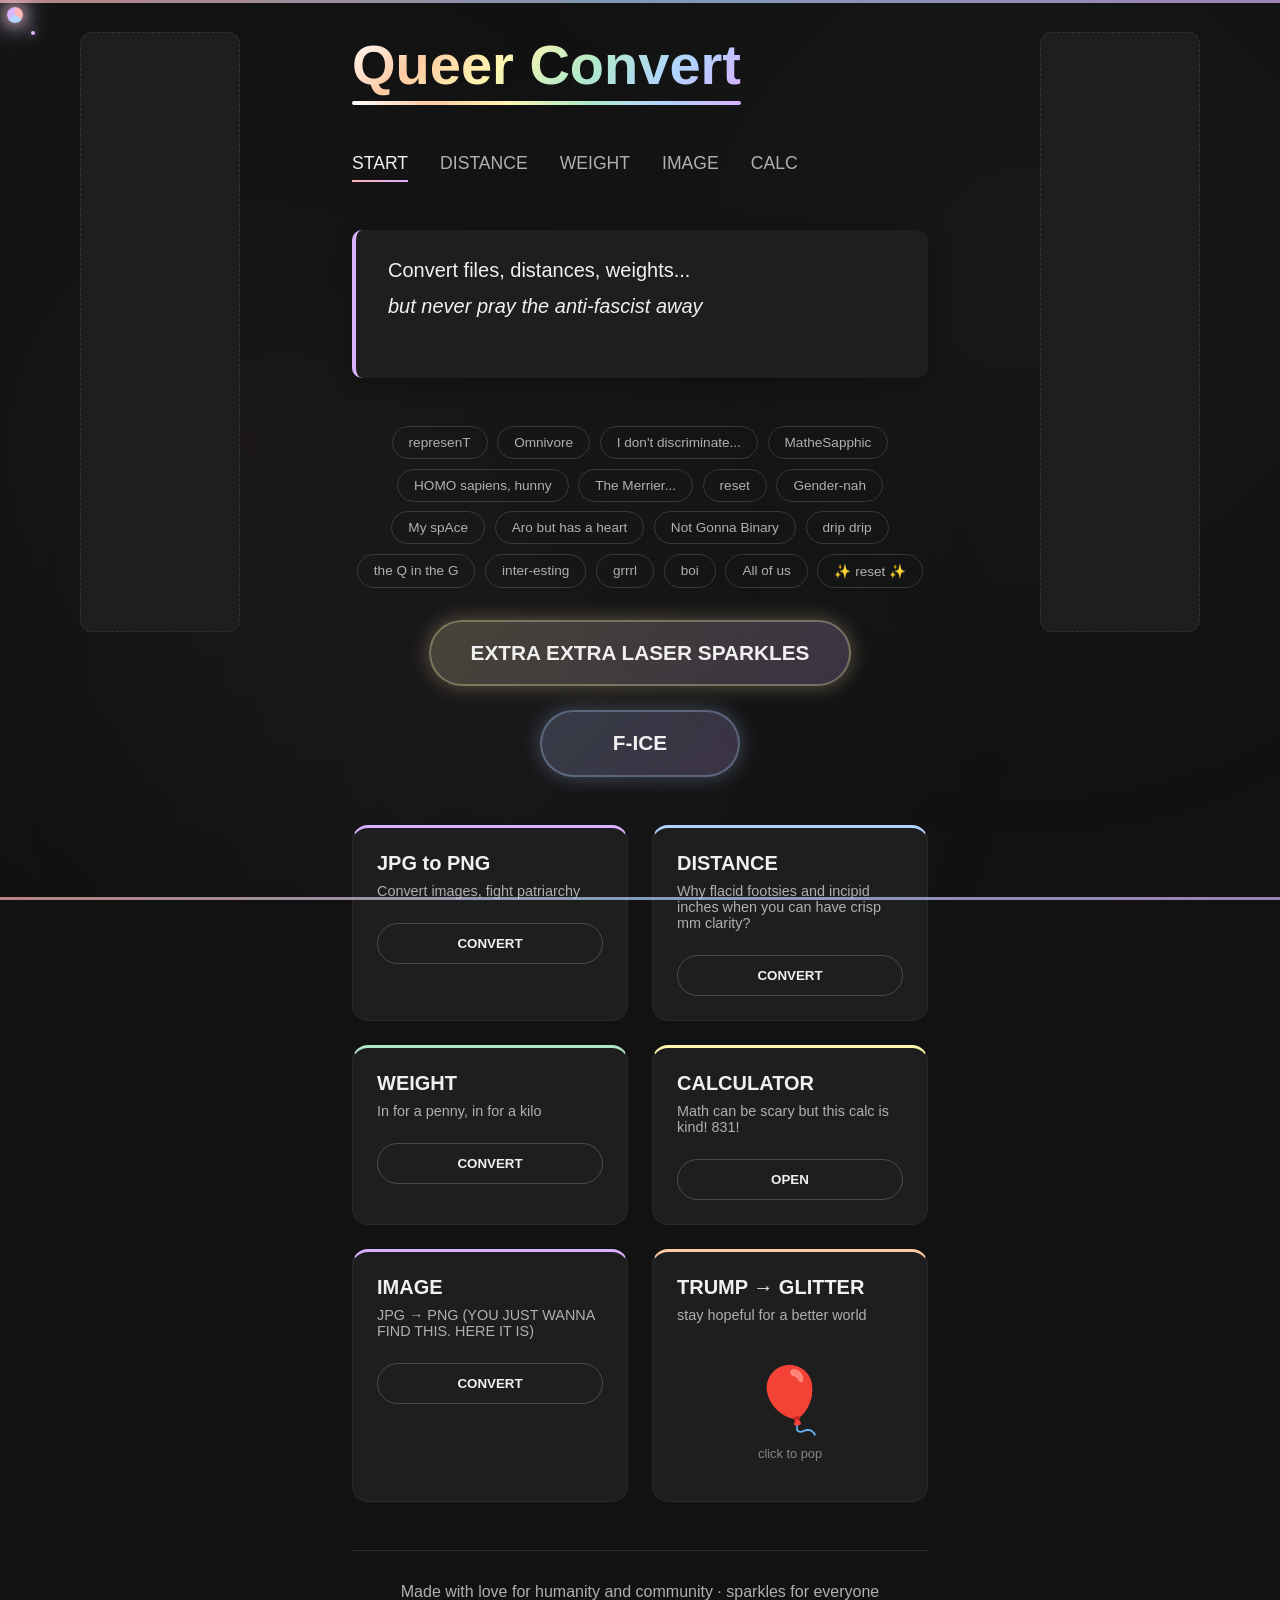
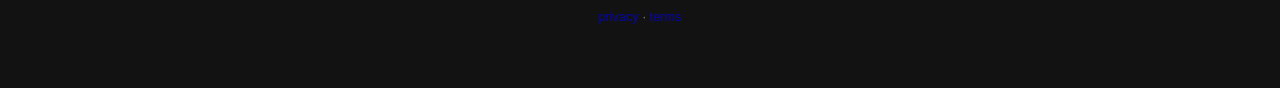
==== index.html @ 29dbb532 "Update index.html" ====
<!DOCTYPE html>
<html lang="en">
<head>
    <meta charset="UTF-8">
    <meta name="viewport" content="width=device-width, initial-scale=1.0">
    <title>Queer Convert · tools with pride</title>
    
    <!-- Meta tags -->
    <meta name="description" content="Convert files, distances, weights... but never convert yourself. A queer-centered toolbox with sparkles & pride.">
    <meta name="theme-color" content="#121212">
    
    <!-- Social meta -->
    <meta property="og:title" content="Queer Convert - tools with pride">
    <meta property="og:description" content="Convert files, distances, weights... but never convert yourself. A queer-centered toolbox.">
    <meta property="og:type" content="website">
    <meta property="og:url" content="https://trinka.space/queer-convert/">
    
    <!-- Google AdSense -->
    <script async src="https://pagead2.googlesyndication.com/pagead/js/adsbygoogle.js?client=ca-pub-9636510656133349"
            crossorigin="anonymous"></script>
    
    <!-- CSS -->
    <link rel="stylesheet" href="css/main.css">
    
    <!-- Extra styles for refined theme buttons -->
    <style>
        /* Theme Buttons Section */
        .theme-buttons {
            display: flex;
            flex-wrap: wrap;
            gap: 0.6rem;
            justify-content: center;
            margin: 1.5rem 0 2rem;
        }
        
        .theme-btn {
            background: transparent;
            border: 1px solid rgba(255,255,255,0.15);
            color: var(--text-secondary);
            padding: 0.5rem 1rem;
            border-radius: 20px;
            font-size: 0.85rem;
            font-weight: 400;
            cursor: none;
            transition: all 0.2s ease;
        }
        
        .theme-btn:hover {
            color: var(--text-primary);
            border-color: rgba(255,255,255,0.3);
        }
        
        .theme-btn.active {
            border-width: 2px;
            font-weight: 500;
            color: var(--text-primary);
        }
        
        /* Theme-specific header colors - ONLY the header band changes */
        body.theme-trans .site-header {
            background: linear-gradient(135deg, #5bcffb22, #f5a9b822);
            border-bottom: 2px solid #5bcffb;
        }
        
        body.theme-bi .site-header {
            background: linear-gradient(135deg, #d6027022, #0038a822);
            border-bottom: 2px solid #d60270;
        }
        
        body.theme-pan .site-header {
            background: linear-gradient(135deg, #ff218c22, #21b1ff22);
            border-bottom: 2px solid #ff218c;
        }
        
        body.theme-lesbian .site-header {
            background: linear-gradient(135deg, #d52d0022, #a3026222);
            border-bottom: 2px solid #d52d00;
        }
        
        body.theme-gay .site-header {
            background: linear-gradient(135deg, #078d7022, #5049cc22);
            border-bottom: 2px solid #078d70;
        }
        
        body.theme-poly .site-header {
            background: linear-gradient(135deg, #15164722, #e8282022);
            border-bottom: 2px solid #151647;
        }
        
        /* Active theme button gets matching color */
        body.theme-trans .theme-btn[data-theme="trans"].active {
            border-color: #5bcffb;
        }
        body.theme-bi .theme-btn[data-theme="bi"].active {
            border-color: #d60270;
        }
        body.theme-pan .theme-btn[data-theme="pan"].active {
            border-color: #ff218c;
        }
        body.theme-lesbian .theme-btn[data-theme="lesbian"].active {
            border-color: #d52d00;
        }
        body.theme-gay .theme-btn[data-theme="gay"].active {
            border-color: #078d70;
        }
        body.theme-poly .theme-btn[data-theme="poly"].active {
            border-color: #151647;
        }
        
        /* Reset button */
        .theme-btn.reset.active {
            border-color: var(--text-secondary);
        }
        
        /* Fabulous Buttons Section */
        .fabulous-buttons {
            display: flex;
            gap: 1.5rem;
            justify-content: center;
            margin: 2rem 0 3rem;
            flex-wrap: wrap;
        }
        
        .sparkle-button {
            background: linear-gradient(135deg, 
                rgba(255, 243, 176, 0.2),
                rgba(217, 176, 255, 0.2));
            border: 2px solid rgba(255, 243, 176, 0.3);
            color: var(--text-primary);
            padding: 1.2rem 2.5rem;
            border-radius: 50px;
            font-size: 1.3rem;
            font-weight: 600;
            cursor: none;
            transition: all 0.3s ease;
            box-shadow: 0 0 20px rgba(255, 243, 176, 0.3);
            animation: pulse-glow 2s infinite alternate;
            min-width: 200px;
        }
        
        .ice-button {
            background: linear-gradient(135deg, 
                rgba(176, 212, 255, 0.2),
                rgba(217, 176, 255, 0.2));
            border: 2px solid rgba(176, 212, 255, 0.3);
            color: var(--text-primary);
            padding: 1.2rem 2.5rem;
            border-radius: 50px;
            font-size: 1.3rem;
            font-weight: 600;
            cursor: none;
            transition: all 0.3s ease;
            box-shadow: 0 0 20px rgba(176, 212, 255, 0.3);
            animation: pulse-glow-ice 2s infinite alternate;
            min-width: 200px;
        }
        
        @keyframes pulse-glow {
            0% { box-shadow: 0 0 20px rgba(255, 243, 176, 0.3); }
            100% { box-shadow: 0 0 40px rgba(217, 176, 255, 0.6); }
        }
        
        @keyframes pulse-glow-ice {
            0% { box-shadow: 0 0 20px rgba(176, 212, 255, 0.3); }
            100% { box-shadow: 0 0 40px rgba(217, 176, 255, 0.6); }
        }
    </style>
</head>
    <!-- Theme ribbons -->
<div class="theme-ribbon ribbon-top"></div>
<div class="theme-ribbon ribbon-bottom"></div>
<body>
    <!-- Left Ad Column - CLEAN, NO EMOJI -->
    <div class="ad-column left">
        <div class="ad-placeholder" data-ad="left">
            <!-- AdSense will go here -->
        </div>
    </div>

    <!-- Main Content -->
    <main class="main-content">
        <!-- Header band - this changes color with themes -->
        <header class="site-header">
            <div class="logo-area">
                <h1 class="site-title">Queer Convert</h1>
                <div class="rainbow-bar"></div>
            </div>
            
            <!-- Navigation -->
            <nav class="main-nav">
                <a href="index.html" class="nav-link active">START</a>
                <a href="pages/distance.html" class="nav-link">DISTANCE</a>
                <a href="pages/weight.html" class="nav-link">WEIGHT</a>
                <a href="pages/image.html" class="nav-link">IMAGE</a>
                <a href="pages/calculator.html" class="nav-link">CALC</a>
            </nav>
        </header>

        <!-- Slogan -->
        <div class="slogan-container">
            <p class="slogan">
                Convert files, distances, weights...
                <span class="slogan-break">but never pray the anti-fascist away</span>
                <span class="slogan-highlight"></span>
            </p>
        </div>

        <!-- THEME BUTTONS - your fabulous names -->
        <!-- THEME BUTTONS - alla identiteter! -->
        <div class="theme-buttons">
            <button class="theme-btn" onclick="setTheme('trans')" data-theme="trans">represenT</button>
            <button class="theme-btn" onclick="setTheme('bi')" data-theme="bi">Omnivore</button>
            <button class="theme-btn" onclick="setTheme('pan')" data-theme="pan">I don't discriminate...</button>
            <button class="theme-btn" onclick="setTheme('lesbian')" data-theme="lesbian">MatheSapphic</button>
            <button class="theme-btn" onclick="setTheme('gay')" data-theme="gay">HOMO sapiens, hunny</button>
            <button class="theme-btn" onclick="setTheme('poly')" data-theme="poly">The Merrier...</button>
            <button class="theme-btn reset" onclick="resetTheme()" data-theme="reset">reset</button>
            <button class="theme-btn" onclick="setTheme('agender')" data-theme="agender">Gender-nah</button>
            <button class="theme-btn" onclick="setTheme('asexual')" data-theme="asexual">My spAce</button>
            <button class="theme-btn" onclick="setTheme('aromantic')" data-theme="aromantic">Aro but has a heart</button>
            <button class="theme-btn" onclick="setTheme('nonbinary')" data-theme="nonbinary">Not Gonna Binary</button>
            <button class="theme-btn" onclick="setTheme('genderfluid')" data-theme="genderfluid">drip drip</button>
            <button class="theme-btn" onclick="setTheme('genderqueer')" data-theme="genderqueer">the Q in the G</button>
            <button class="theme-btn" onclick="setTheme('intersex')" data-theme="intersex">inter-esting</button>
            <button class="theme-btn" onclick="setTheme('demigirl')" data-theme="demigirl">grrrl</button>
            <button class="theme-btn" onclick="setTheme('demiboy')" data-theme="demiboy">boi</button>
            <button class="theme-btn" onclick="setTheme('queer')" data-theme="queer">All of us</button>
            <button class="theme-btn reset" onclick="resetTheme()" data-theme="reset">✨ reset ✨</button>
        </div>

        <!-- FABULOUS BUTTONS SECTION -->
        <div class="fabulous-buttons">
            <button class="sparkle-button" id="extraSparklesBtn" onclick="triggerLaserRainbow()">
                EXTRA EXTRA LASER SPARKLES
            </button>
            <button class="ice-button" id="iceButton" onclick="triggerIceMode()">
                F-ICE
            </button>
        </div>

        <!-- Tools Grid -->
        <div class="tools-grid">
            <!-- JPG to PNG -->
            <div class="tool-card" data-tool="image">
                <h2 class="tool-title">JPG to PNG</h2>
                <p class="tool-desc">Convert images, fight patriarchy</p>
                <button class="tool-button" onclick="window.location.href='pages/image.html'">
                    CONVERT
                </button>
            </div>

            <!-- Distance -->
            <div class="tool-card" data-tool="distance">
                <h2 class="tool-title">DISTANCE</h2>
                <p class="tool-desc">Why flacid footsies and incipid inches when you can have crisp mm clarity?</p>
                <button class="tool-button" onclick="window.location.href='pages/distance.html'">
                    CONVERT
                </button>
            </div>

            <!-- Weight -->
            <div class="tool-card" data-tool="weight">
                <h2 class="tool-title">WEIGHT</h2>
                <p class="tool-desc">In for a penny, in for a kilo</p>
                <button class="tool-button" onclick="window.location.href='pages/weight.html'">
                    CONVERT
                </button>
            </div>

            <!-- Calculator -->
            <div class="tool-card" data-tool="calculator">
                <h2 class="tool-title">CALCULATOR</h2>
                <p class="tool-desc">Math can be scary but this calc is kind! 831!</p>
                <button class="tool-button" onclick="window.location.href='pages/calculator.html'">
                    OPEN
                </button>
            </div>

            <!-- Image Converter (duplicate? Let's keep one) -->
            <div class="tool-card" data-tool="image">
                <h2 class="tool-title">IMAGE</h2>
                <p class="tool-desc">JPG → PNG (YOU JUST WANNA FIND THIS. HERE IT IS) </p>
                <button class="tool-button" onclick="window.location.href='pages/image.html'">
                    CONVERT
                </button>
            </div>

            <!-- TRUMP to GLITTER -->
            <div class="tool-card trump-card" data-tool="fun">
                <h2 class="tool-title">TRUMP → GLITTER</h2>
                <p class="tool-desc">stay hopeful for a better world</p>
                
                <div class="balloon-container" id="trumpBalloon">
                    <div class="balloon">🎈</div>
                    <p class="balloon-hint">click to pop</p>
                </div>
            </div>
        </div>

        <!-- FOOTER -->
        <footer class="site-footer">
            <p>Made with love for humanity and community · sparkles for everyone</p>
            <p class="footer-small">
                <a href="privacy.html">privacy</a> · 
                <a href="terms.html">terms</a>
            </p>
        </footer>
    </main>

    <!-- Right Ad Column - CLEAN, NO EMOJI -->
    <div class="ad-column right">
        <div class="ad-placeholder" data-ad="right">
            <!-- AdSense will go here -->
        </div>
    </div>

    <!-- Scripts -->
    <script src="js/main.js"></script>
    <script src="js/confetti.js"></script>
    
    <script>
        // Preview calculator function
        function previewCalc(value) {
            const display = document.getElementById('preview-display');
            if (value === '=') {
                try {
                    display.innerText = eval(display.innerText);
                    if (window.triggerConfetti) {
                        window.triggerConfetti();
                    }
                } catch {
                    display.innerText = '🌈';
                    setTimeout(() => display.innerText = '0', 1000);
                }
            } else {
                if (display.innerText === '0' || display.innerText === '🌈') {
                    display.innerText = value;
                } else {
                    display.innerText += value;
                }
            }
        }

        // Balloon pop
        document.addEventListener('DOMContentLoaded', function() {
            const balloonContainer = document.getElementById('trumpBalloon');
            if (balloonContainer) {
                balloonContainer.addEventListener('click', function() {
                    const balloon = this.querySelector('.balloon');
                    balloon.style.transform = 'scale(1.6)';
                    balloon.style.opacity = '0';
                    
                    if (window.triggerConfetti) {
                        window.triggerConfetti('fabulous');
                    }
                    
                    setTimeout(() => {
                        balloon.style.transform = 'scale(1)';
                        balloon.style.opacity = '1';
                    }, 1000);
                });
            }
            
            // Load saved theme
            const savedTheme = localStorage.getItem('queerConvertTheme');
            if (savedTheme) {
                setTheme(savedTheme);
            }
            
            setTimeout(() => window.triggerConfetti('low'), 500);
        });

        // Theme switching - header only
        function setTheme(theme) {
            // Remove any existing theme class
            document.body.className = document.body.className.replace(/theme-\w+/g, '').trim();
            
            // Add new theme class
            document.body.classList.add('theme-' + theme);
            
            // Save to localStorage
            localStorage.setItem('queerConvertTheme', theme);
            
            // Update active button states
            document.querySelectorAll('.theme-btn').forEach(btn => {
                btn.classList.remove('active');
            });
            document.querySelector(`.theme-btn[data-theme="${theme}"]`).classList.add('active');
            
            window.triggerConfetti('low');
        }
        
        // Reset theme
        function resetTheme() {
            document.body.className = document.body.className.replace(/theme-\w+/g, '').trim();
            localStorage.removeItem('queerConvertTheme');
            
            document.querySelectorAll('.theme-btn').forEach(btn => {
                btn.classList.remove('active');
            });
            
            window.triggerConfetti('low');
        }

        // Make functions globally available
        window.previewCalc = previewCalc;
        window.setTheme = setTheme;
        window.resetTheme = resetTheme;
    </script>
</body>
</html>
---- css/main.css ----
/* ===== RESET & BASE ===== */
* {
    margin: 0;
    padding: 0;
    box-sizing: border-box;
}

:root {
    /* Dark theme base */
    --bg-primary: #121212;
    --bg-secondary: #1E1E1E;
    --text-primary: #F0F0F0;
    --text-secondary: #B0B0B0;
    
    /* Pastel rainbow */
    --rainbow-red: #FFB3B3;
    --rainbow-white: #FFFFFF;
    --rainbow-orange: #FFC9A2;
    --rainbow-yellow: #FFF6B0;
    --rainbow-green: #B0E9CA;
    --rainbow-blue: #B0D4FF;
    --rainbow-purple: #D9B0FF;
    
    /* Tool-specific accents */
    --tool-image: var(--rainbow-purple);
    --tool-distance: var(--rainbow-blue);
    --tool-weight: var(--rainbow-green);
    --tool-calculator: var(--rainbow-yellow);
    --tool-fun: var(--rainbow-orange);
    
    /* Effects */
    --glitter-size: 4px;
    --transition-speed: 0.3s;
}

body {
    font-family: -apple-system, BlinkMacSystemFont, 'Segoe UI', Roboto, Oxygen, Ubuntu, sans-serif;
    background-color: var(--bg-primary);
    color: var(--text-primary);
    min-height: 100vh;
    display: flex;
    position: relative;
    overflow-x: hidden;
    cursor: none; /* Hide default cursor - we'll make our own! */
}

/* ===== THEME RIBBONS ===== */
.theme-ribbon {
    position: fixed;
    left: 0;
    width: 100%;
    height: 3px;
    background: linear-gradient(90deg, 
        var(--color-1, var(--rainbow-red)),
        var(--color-2, var(--rainbow-blue)),
        var(--color-3, var(--rainbow-purple)));
    z-index: 100;
    pointer-events: none;
    opacity: 0.7;
    animation: ribbon-wave 3s infinite ease-in-out;
}

.ribbon-top {
    top: 0;
}

.ribbon-bottom {
    bottom: 0;
}

@keyframes ribbon-wave {
    0%, 100% { opacity: 0.5; transform: scaleY(1); }
    50% { opacity: 0.8; transform: scaleY(1.2); }
}

/* ===== FABULOUS THEMED CURSOR ===== */
/* (Detta ersätter båda tidigare cursor-sektionerna) */
.glitter-cursor {
    width: 30px;
    height: 30px;
    position: fixed;
    pointer-events: none;
    z-index: 9999;
    mix-blend-mode: screen;
    display: flex;
    align-items: center;
    justify-content: center;
}

.cursor-center {
    width: 16px;
    height: 16px;
    border-radius: 50%;
    background: conic-gradient(
        from 0deg,
        var(--color-1, var(--rainbow-red)) 0deg 120deg,
        var(--color-2, var(--rainbow-blue)) 120deg 240deg,
        var(--color-3, var(--rainbow-purple)) 240deg 360deg
    );
    animation: spin-cursor 3s linear infinite;
    box-shadow: 0 0 15px var(--color-1, var(--rainbow-red)),
                0 0 25px var(--color-2, var(--rainbow-blue)),
                0 0 35px var(--color-3, var(--rainbow-purple));
}

.glitter-cursor::before,
.glitter-cursor::after {
    content: '';
    position: absolute;
    width: 4px;
    height: 4px;
    border-radius: 50%;
    animation: sparkle 1.5s infinite;
}

.glitter-cursor::before {
    background: var(--color-1, var(--rainbow-red));
    box-shadow: 0 0 10px var(--color-1, var(--rainbow-red));
    left: -5px;
    top: -5px;
}

.glitter-cursor::after {
    background: var(--color-3, var(--rainbow-purple));
    box-shadow: 0 0 10px var(--color-3, var(--rainbow-purple));
    right: -5px;
    bottom: -5px;
    animation-delay: 0.5s;
}

/* Sparkle trail */
.cursor-sparkle {
    position: fixed;
    width: var(--glitter-size);
    height: var(--glitter-size);
    border-radius: 50%;
    pointer-events: none;
    z-index: 9998;
    animation: fadeSparkle 1s ease-out forwards;
    box-shadow: 0 0 10px currentColor;
}

@keyframes sparkle {
    0%, 100% { transform: scale(1); opacity: 1; }
    50% { transform: scale(1.5); opacity: 0.5; }
}

@keyframes fadeSparkle {
    0% { transform: scale(1); opacity: 1; }
    100% { transform: scale(0); opacity: 0; }
}

@keyframes spin-cursor {
    from { transform: rotate(0deg); }
    to { transform: rotate(360deg); }
}

/* ===== PARALLAX BACKGROUND ===== */
.parallax-layer {
    position: fixed;
    top: 0;
    left: 0;
    width: 100%;
    height: 100%;
    pointer-events: none;
    z-index: -1;
}

.layer-1 {
    background: radial-gradient(circle at 20% 50%, rgba(255, 179, 179, 0.03) 0%, transparent 50%);
    animation: parallax-drift 20s infinite alternate;
}

.layer-2 {
    background: radial-gradient(circle at 80% 30%, rgba(176, 212, 255, 0.03) 0%, transparent 50%);
    animation: parallax-drift 25s infinite alternate-reverse;
}

.layer-3 {
    background: radial-gradient(circle at 40% 80%, rgba(217, 176, 255, 0.03) 0%, transparent 50%);
    animation: parallax-drift 30s infinite alternate;
}

@keyframes parallax-drift {
    0% { transform: translate(0, 0) scale(1); }
    100% { transform: translate(-2%, -2%) scale(1.05); }
}

/* ===== AD COLUMNS ===== */
.ad-column {
    width: 25vw;
    min-height: 100vh;
    position: relative;
    z-index: 1;
}

.ad-placeholder {
    position: sticky;
    top: 2rem;
    margin: 2rem auto;
    width: 160px;
    height: 600px;
    background: var(--bg-secondary);
    border-radius: 12px;
    border: 1px dashed rgba(255, 255, 255, 0.1);
}

/* ===== MAIN CONTENT ===== */
.main-content {
    width: 50vw;
    min-height: 100vh;
    padding: 2rem;
    position: relative;
    z-index: 2;
}

/* ===== HEADER ===== */
.site-header {
    margin-bottom: 3rem;
}

.logo-area {
    position: relative;
    display: inline-block;
    margin-bottom: 1rem;
}

.site-title {
    font-size: 3.5rem;
    font-weight: 700;
    background: linear-gradient(135deg, 
        var(--rainbow-white),
        var(--rainbow-orange),
        var(--rainbow-yellow),
        var(--rainbow-green),
        var(--rainbow-blue),
        var(--rainbow-purple));
    -webkit-background-clip: text;
    -webkit-text-fill-color: transparent;
    background-clip: text;
    margin-bottom: 0.25rem;
}

.rainbow-bar {
    height: 4px;
    width: 100%;
    background: linear-gradient(90deg, 
        var(--rainbow-white),
        var(--rainbow-orange),
        var(--rainbow-yellow),
        var(--rainbow-green),
        var(--rainbow-blue),
        var(--rainbow-purple));
    border-radius: 20px;
    animation: shimmer 4s infinite;
}

@keyframes shimmer {
    0% { opacity: 0.7; }
    50% { opacity: 1; }
    100% { opacity: 0.7; }
}

/* ===== NAVIGATION ===== */
.main-nav {
    display: flex;
    gap: 2rem;
    margin-top: 1.5rem;
    flex-wrap: wrap;
}

.nav-link {
    color: var(--text-secondary);
    text-decoration: none;
    font-size: 1.1rem;
    font-weight: 500;
    padding: 0.5rem 0;
    position: relative;
    transition: color var(--transition-speed);
}

.nav-link::after {
    content: '';
    position: absolute;
    bottom: 0;
    left: 0;
    width: 0;
    height: 2px;
    background: linear-gradient(90deg, 
        var(--rainbow-red),
        var(--rainbow-purple));
    transition: width var(--transition-speed);
}

.nav-link:hover,
.nav-link.active {
    color: var(--text-primary);
}

.nav-link:hover::after,
.nav-link.active::after {
    width: 100%;
}

/* ===== SLOGAN ===== */
.slogan-container {
    background: var(--bg-secondary);
    border-radius: 10px;
    padding: 1.5rem 2rem;
    margin-bottom: 3rem;
    border-left: 4px solid var(--rainbow-purple);
    box-shadow: 0 4px 20px rgba(0, 3, 0, 0.3);
}

.slogan {
    font-size: 1.25rem;
    line-height: 1.6;
    color: var(--text-primary);
}

.slogan-break {
    display: block;
    font-style: italic;
    margin-top: 0.25rem;
}

.slogan-highlight {
    display: inline-block;
    margin-left: 0.5rem;
    animation: wave 2s infinite;
}

@keyframes wave {
    0%, 100% { transform: rotate(0deg); }
    25% { transform: rotate(10deg); }
    75% { transform: rotate(-10deg); }
}

/* ===== TOOLS GRID ===== */
.tools-grid {
    display: grid;
    grid-template-columns: repeat(2, 1fr);
    gap: 1.5rem;
    margin-bottom: 3rem;
}

.tool-card {
    background: var(--bg-secondary);
    border-radius: 16px;
    padding: 1.5rem;
    transition: transform var(--transition-speed), box-shadow var(--transition-speed);
    position: relative;
    overflow: hidden;
    border: 1px solid rgba(255, 255, 255, 0.05);
}

.tool-card[data-tool="image"] {
    border-top: 3px solid var(--tool-image);
}
.tool-card[data-tool="distance"] {
    border-top: 3px solid var(--tool-distance);
}
.tool-card[data-tool="weight"] {
    border-top: 3px solid var(--tool-weight);
}
.tool-card[data-tool="calculator"] {
    border-top: 3px solid var(--tool-calculator);
}
.trump-card {
    border-top: 3px solid var(--tool-fun);
}

.tool-card:hover {
    transform: translateY(-4px);
    box-shadow: 0 8px 30px rgba(0, 0, 0, 0.4);
}

.tool-card::before {
    content: '';
    position: absolute;
    top: -50%;
    left: -50%;
    width: 200%;
    height: 200%;
    background: radial-gradient(circle, rgba(255,255,255,0.05) 0%, transparent 70%);
    opacity: 0;
    transition: opacity var(--transition-speed);
    pointer-events: none;
}

.tool-card:hover::before {
    opacity: 1;
}

.tool-icon {
    font-size: 2.5rem;
    margin-bottom: 1rem;
}

.tool-title {
    font-size: 1.25rem;
    margin-bottom: 0.5rem;
    color: var(--text-primary);
}

.tool-desc {
    color: var(--text-secondary);
    font-size: 0.9rem;
    margin-bottom: 1.5rem;
}

.tool-button {
    background: transparent;
    color: var(--text-primary);
    border: 1px solid rgba(255, 255, 255, 0.2);
    padding: 0.75rem 1.5rem;
    border-radius: 25px;
    font-weight: 600;
    cursor: none;
    transition: all var(--transition-speed);
    width: 100%;
}

.tool-button:hover {
    background: rgba(255, 255, 255, 0.1);
    border-color: var(--rainbow-purple);
    transform: scale(1.02);
}

.calculator-card {
    grid-column: span 2;
}

.calculator-preview {
    background: var(--bg-primary);
    border-radius: 12px;
    padding: 1rem;
    margin-bottom: 1rem;
}

.calc-display {
    background: var(--bg-secondary);
    padding: 1rem;
    border-radius: 8px;
    text-align: right;
    font-size: 1.5rem;
    font-family: monospace;
    margin-bottom: 1rem;
    border: 1px solid rgba(255,255,255,0.1);
}

.calc-buttons {
    display: grid;
    grid-template-columns: repeat(4, 1fr);
    gap: 0.5rem;
}

.calc-btn {
    background: var(--bg-secondary);
    border: none;
    color: var(--text-primary);
    padding: 0.75rem;
    border-radius: 8px;
    font-size: 1.1rem;
    cursor: none;
    transition: all var(--transition-speed);
    border: 1px solid rgba(255,255,255,0.05);
}

.calc-btn:hover {
    background: rgba(255,255,255,0.1);
    transform: scale(1.05);
}

.calc-operator {
    color: var(--rainbow-blue);
    font-weight: bold;
}

.calc-equals {
    background: var(--rainbow-purple);
    color: var(--bg-primary);
    font-weight: bold;
}

.balloon-container {
    display: flex;
    flex-direction: column;
    align-items: center;
    justify-content: center;
    padding: 1rem;
    cursor: none;
    transition: all var(--transition-speed);
}

.balloon {
    font-size: 4rem;
    transition: all 0.5s cubic-bezier(0.68, -0.55, 0.265, 1.55);
    cursor: none;
}

.balloon:hover {
    transform: scale(1.1) rotate(5deg);
}

.balloon-hint {
    color: var(--text-secondary);
    font-size: 0.8rem;
    margin-top: 0.5rem;
    opacity: 0.7;
}

/* ===== FOOTER ===== */
.site-footer {
    text-align: center;
    padding: 2rem 0;
    color: var(--text-secondary);
    border-top: 1px solid rgba(255, 255, 255, 0.1);
    margin-top: 2rem;
}

.footer-small {
    font-size: 0.8rem;
    margin-top: 0.5rem;
    opacity: 0.7;
}

.footer-small a {
    text-decoration: none;
    transition: opacity var(--transition-speed);
}

.footer-small a:hover {
    opacity: 1;
    text-decoration: underline;
}

/* ===== RESPONSIVE ===== */
@media (max-width: 1200px) {
    .ad-column {
        width: 160px;
    }
    .main-content {
        width: calc(100% - 320px);
    }
}

@media (max-width: 900px) {
    body {
        flex-direction: column;
    }
    
    .ad-column {
        width: 100%;
        min-height: auto;
        height: 160px;
    }
    
    .ad-placeholder {
        position: relative;
        top: 0;
        margin: 1rem auto;
        height: 120px;
    }
    
    .main-content {
        width: 100%;
    }
    
    .tools-grid {
        grid-template-columns: 1fr;
    }
    
    .calculator-card {
        grid-column: span 1;
    }
}

/* ===== UTILITY CLASSES ===== */
.full-width {
    width: 100%;
}

/* ===== FABULOUS BUTTONS ===== */
.fabulous-buttons {
    display: flex;
    gap: 1.5rem;
    justify-content: center;
    margin: 2rem 0 3rem;
    flex-wrap: wrap;
}

.sparkle-button {
    background: linear-gradient(135deg, 
        rgba(255, 243, 176, 0.2),
        rgba(217, 176, 255, 0.2));
    border: 2px solid rgba(255, 243, 176, 0.3);
    color: var(--text-primary);
    padding: 1.2rem 2.5rem;
    border-radius: 50px;
    font-size: 1.3rem;
    font-weight: 600;
    cursor: none;
    transition: all 0.3s ease;
    position: relative;
    overflow: hidden;
    box-shadow: 0 0 20px rgba(255, 243, 176, 0.3);
    animation: pulse-glow 2s infinite alternate;
    min-width: 200px;
}

.sparkle-button::before {
    content: '';
    position: absolute;
    top: -50%;
    left: -50%;
    width: 200%;
    height: 200%;
    background: radial-gradient(circle, rgba(255,255,255,0.3) 0%, transparent 70%);
    opacity: 0;
    transition: opacity 0.3s;
    pointer-events: none;
}

.sparkle-button:hover {
    transform: scale(1.05) translateY(-2px);
    box-shadow: 0 0 40px rgba(255, 243, 176, 0.6);
}

.sparkle-button:hover::before {
    opacity: 1;
}

.sparkle-button:active {
    transform: scale(0.95);
}

.ice-button {
    background: linear-gradient(135deg, 
        rgba(176, 212, 255, 0.2),
        rgba(217, 176, 255, 0.2));
    border: 2px solid rgba(176, 212, 255, 0.3);
    color: var(--text-primary);
    padding: 1.2rem 2.5rem;
    border-radius: 50px;
    font-size: 1.3rem;
    font-weight: 600;
    cursor: none;
    transition: all 0.3s ease;
    position: relative;
    overflow: hidden;
    box-shadow: 0 0 20px rgba(176, 212, 255, 0.3);
    animation: pulse-glow-ice 2s infinite alternate;
    min-width: 200px;
}

.ice-button::before {
    content: '';
    position: absolute;
    top: -50%;
    left: -50%;
    width: 200%;
    height: 200%;
    background: radial-gradient(circle, rgba(176, 212, 255, 0.3) 0%, transparent 70%);
    opacity: 0;
    transition: opacity 0.3s;
    pointer-events: none;
}

.ice-button:hover {
    transform: scale(1.05) translateY(-2px);
    box-shadow: 0 0 40px rgba(176, 212, 255, 0.6);
}

.ice-button:hover::before {
    opacity: 1;
}

.ice-button:active {
    transform: scale(0.95);
}

@keyframes pulse-glow {
    0% { box-shadow: 0 0 20px rgba(255, 243, 176, 0.3); }
    100% { box-shadow: 0 0 40px rgba(217, 176, 255, 0.6); }
}

@keyframes pulse-glow-ice {
    0% { box-shadow: 0 0 20px rgba(176, 212, 255, 0.3); }
    100% { box-shadow: 0 0 40px rgba(217, 176, 255, 0.6); }
}

/* ===== DISCO MODE STYLES ===== */
body.disco-mode {
    animation: disco-bg 0.5s infinite alternate;
}

@keyframes disco-bg {
    0% { background: #121212; }
    25% { background: #1a0f1a; }
    50% { background: #0f1a1a; }
    75% { background: #1a1a0f; }
    100% { background: #121212; }
}

body.disco-mode .tool-card {
    animation: disco-card 1s infinite alternate;
}

@keyframes disco-card {
    0% { border-color: var(--rainbow-red); }
    20% { border-color: var(--rainbow-orange); }
    40% { border-color: var(--rainbow-yellow); }
    60% { border-color: var(--rainbow-green); }
    80% { border-color: var(--rainbow-blue); }
    100% { border-color: var(--rainbow-purple); }
}

body.disco-mode .site-title {
    animation: disco-text 0.5s infinite;
}

@keyframes disco-text {
    0% { opacity: 1; transform: scale(1); }
    50% { opacity: 0.8; transform: scale(1.02); }
    100% { opacity: 1; transform: scale(1); }
}

body.disco-mode .nav-link {
    animation: disco-nav 1s infinite;
}

@keyframes disco-nav {
    0% { color: var(--rainbow-red); }
    20% { color: var(--rainbow-orange); }
    40% { color: var(--rainbow-yellow); }
    60% { color: var(--rainbow-green); }
    80% { color: var(--rainbow-blue); }
    100% { color: var(--rainbow-purple); }
}

/* ===== EXTRA SPARKLES ANIMATION ===== */
.extra-sparkle {
    position: fixed;
    pointer-events: none;
    z-index: 10000;
    animation: float-sparkle 2s ease-out forwards;
    font-size: 1.5rem;
}

@keyframes float-sparkle {
    0% {
        transform: translateY(0) rotate(0deg);
        opacity: 1;
    }
    100% {
        transform: translateY(-100px) rotate(360deg);
        opacity: 0;
    }
}

body.disco-mode .extra-sparkle {
    font-size: 2rem;
    animation: float-sparkle 1.5s ease-out forwards;
}

/* ===== MOBIL-OPTIMERING ===== */
@media (max-width: 600px) {
    /* Göm tomma sektioner på mobil */
    .ad-placeholder {
        display: none;  /* Ta bort tomma ad-rutor på mobil */
    }
    
    /* Gör verktygskorten mer kompakta */
    .tool-card {
        padding: 1rem;
    }
    
    /* Minska storlek på swap-knappar */
    .swap-icon {
        font-size: 1.5rem;  /* Mindre på mobil */
    }
    
    /* Ta bort onödiga mellanrum */
    .quick-convert {
        gap: 0.25rem;
    }
    
    .quick-btn {
        padding: 0.25rem 0.5rem;
        font-size: 0.8rem;
    }
}
updateThemeColors() {
    const bodyClass = document.body.className;
    let colors = ['#FFB3B3', '#B0D4FF', '#D9B0FF']; // default rainbow
    
    if (bodyClass.includes('theme-trans')) {
        colors = ['#5bcffb', '#f5a9b8', '#ffffff'];
    } else if (bodyClass.includes('theme-bi')) {
        colors = ['#d60270', '#9b4f96', '#0038a8'];
    } else if (bodyClass.includes('theme-pan')) {
        colors = ['#ff218c', '#ffd800', '#21b1ff'];
    } else if (bodyClass.includes('theme-lesbian')) {
        colors = ['#d52d00', '#ff9a56', '#a30262'];
    } else if (bodyClass.includes('theme-gay')) {
        colors = ['#078d70', '#26ceaa', '#5049cc'];
    } else if (bodyClass.includes('theme-poly')) {
        colors = ['#151647', '#ffd159', '#e82820'];
    }
    
    // Uppdatera cursorn
    this.center.style.setProperty('--color-1', colors[0]);
    this.center.style.setProperty('--color-2', colors[1] || colors[0]);
    this.center.style.setProperty('--color-3', colors[2] || colors[0]);
    
    // Uppdatera ribbons (lägg till detta!)
    document.documentElement.style.setProperty('--color-1', colors[0]);
    document.documentElement.style.setProperty('--color-2', colors[1] || colors[0]);
    document.documentElement.style.setProperty('--color-3', colors[2] || colors[0]);
}
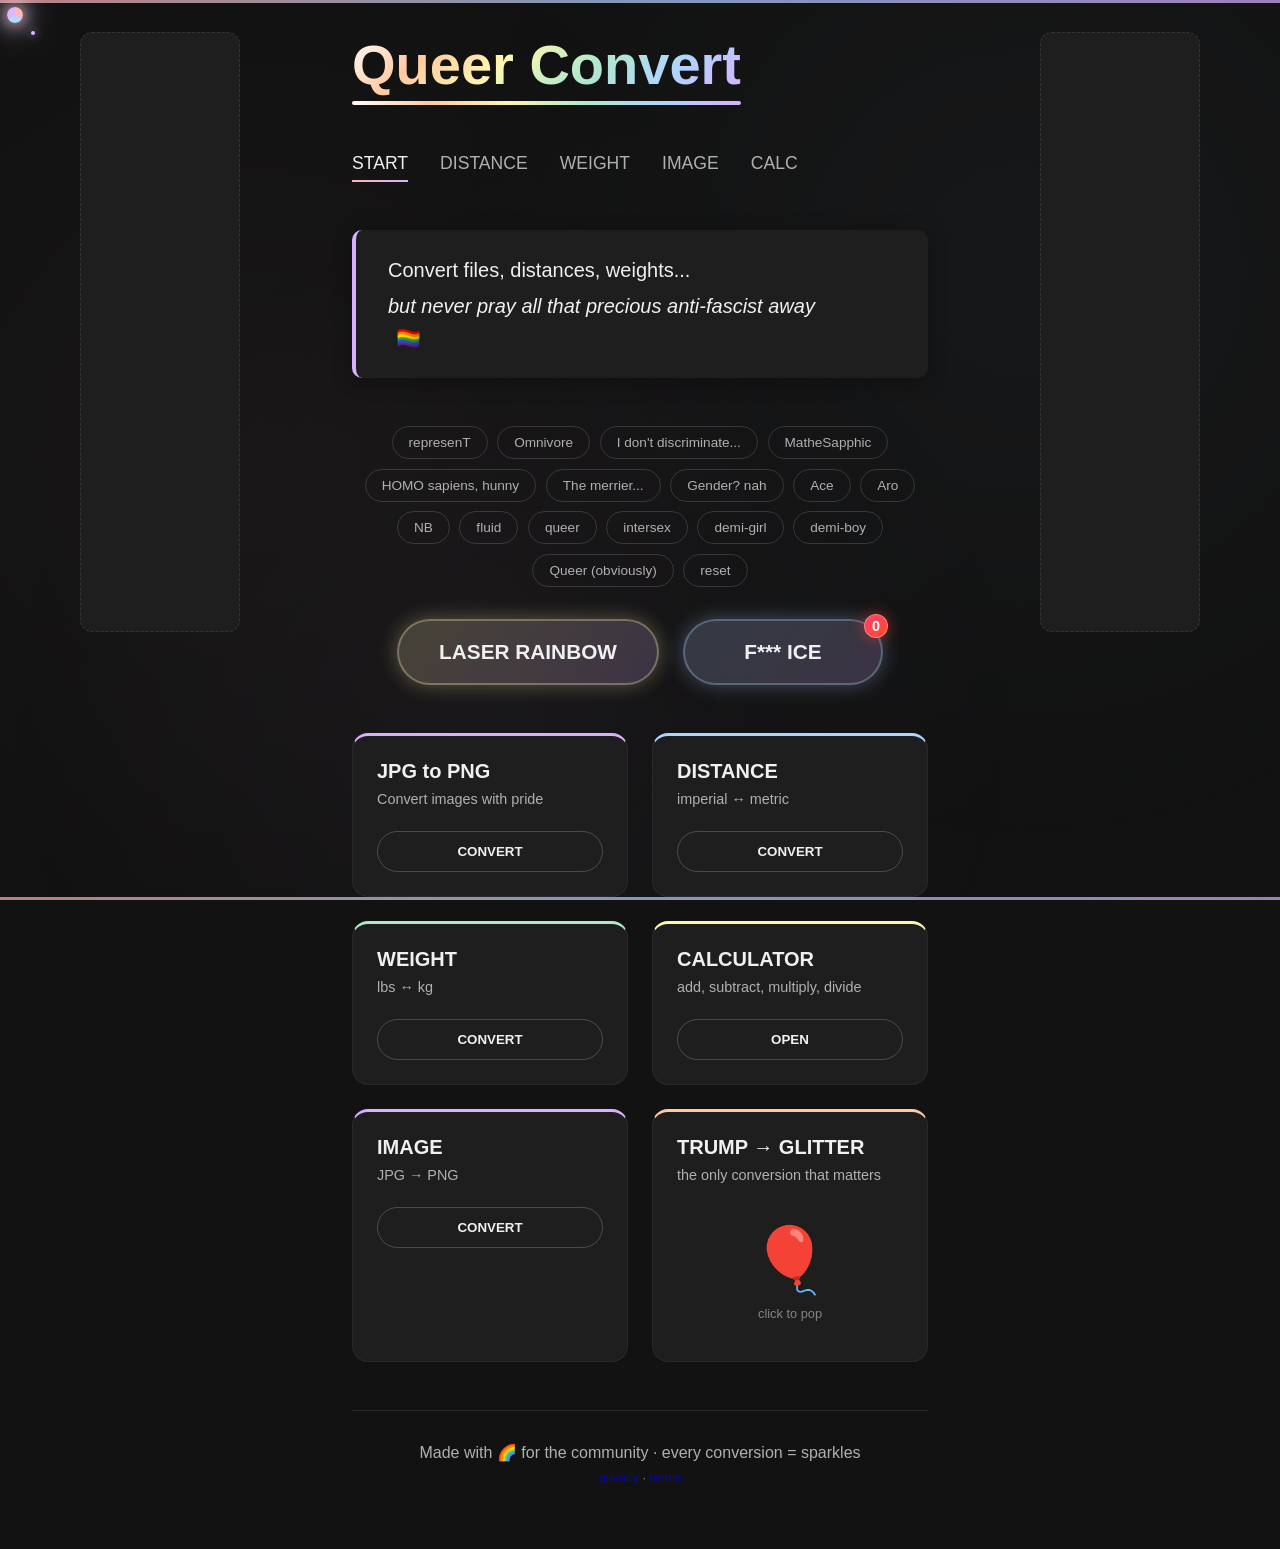
==== commit 9ef2a106: "Update index.html" ====
--- a/index.html
+++ b/index.html
@@ -5,13 +5,13 @@
     <meta name="viewport" content="width=device-width, initial-scale=1.0">
     <title>Queer Convert · tools with pride</title>
     
-    <!-- Meta tags -->
+    <!-- Meta tags for sharing & AdSense -->
     <meta name="description" content="Convert files, distances, weights... but never convert yourself. A queer-centered toolbox with sparkles & pride.">
     <meta name="theme-color" content="#121212">
     
     <!-- Social meta -->
     <meta property="og:title" content="Queer Convert - tools with pride">
-    <meta property="og:description" content="Convert files, distances, weights... but never convert yourself. A queer-centered toolbox.">
+    <meta property="og:description" content="Convert files, distances, weights... but never convert yourself. A queer-centered toolbox with sparkles & pride.">
     <meta property="og:type" content="website">
     <meta property="og:url" content="https://trinka.space/queer-convert/">
     
@@ -22,7 +22,7 @@
     <!-- CSS -->
     <link rel="stylesheet" href="css/main.css">
     
-    <!-- Extra styles for refined theme buttons -->
+    <!-- Extra styles for theme buttons -->
     <style>
         /* Theme Buttons Section */
         .theme-buttons {
@@ -38,7 +38,7 @@
             border: 1px solid rgba(255,255,255,0.15);
             color: var(--text-secondary);
             padding: 0.5rem 1rem;
-            border-radius: 20px;
+            border-radius: 30px;
             font-size: 0.85rem;
             font-weight: 400;
             cursor: none;
@@ -56,7 +56,7 @@
             color: var(--text-primary);
         }
         
-        /* Theme-specific header colors - ONLY the header band changes */
+        /* Theme-specific header colors */
         body.theme-trans .site-header {
             background: linear-gradient(135deg, #5bcffb22, #f5a9b822);
             border-bottom: 2px solid #5bcffb;
@@ -87,6 +87,56 @@
             border-bottom: 2px solid #151647;
         }
         
+        body.theme-agender .site-header {
+            background: linear-gradient(135deg, #00000022, #cccccc22);
+            border-bottom: 2px solid #000000;
+        }
+        
+        body.theme-asexual .site-header {
+            background: linear-gradient(135deg, #00000022, #80008022);
+            border-bottom: 2px solid #800080;
+        }
+        
+        body.theme-aromantic .site-header {
+            background: linear-gradient(135deg, #3da54222, #00000022);
+            border-bottom: 2px solid #3da542;
+        }
+        
+        body.theme-nonbinary .site-header {
+            background: linear-gradient(135deg, #fff43022, #2d2d2d22);
+            border-bottom: 2px solid #9c59d1;
+        }
+        
+        body.theme-genderfluid .site-header {
+            background: linear-gradient(135deg, #ff76a422, #303cbe22);
+            border-bottom: 2px solid #bf11d7;
+        }
+        
+        body.theme-genderqueer .site-header {
+            background: linear-gradient(135deg, #b57edc22, #4a812322);
+            border-bottom: 2px solid #b57edc;
+        }
+        
+        body.theme-intersex .site-header {
+            background: linear-gradient(135deg, #ffd80022, #80008022);
+            border-bottom: 2px solid #ffd800;
+        }
+        
+        body.theme-demigirl .site-header {
+            background: linear-gradient(135deg, #7f7f7f22, #ffc0cb22);
+            border-bottom: 2px solid #ffc0cb;
+        }
+        
+        body.theme-demiboy .site-header {
+            background: linear-gradient(135deg, #7f7f7f22, #a4d3ff22);
+            border-bottom: 2px solid #a4d3ff;
+        }
+        
+        body.theme-queer .site-header {
+            background: linear-gradient(135deg, #e0147c22, #3fa63f22);
+            border-bottom: 2px solid #e0147c;
+        }
+        
         /* Active theme button gets matching color */
         body.theme-trans .theme-btn[data-theme="trans"].active {
             border-color: #5bcffb;
@@ -106,13 +156,43 @@
         body.theme-poly .theme-btn[data-theme="poly"].active {
             border-color: #151647;
         }
+        body.theme-agender .theme-btn[data-theme="agender"].active {
+            border-color: #cccccc;
+        }
+        body.theme-asexual .theme-btn[data-theme="asexual"].active {
+            border-color: #800080;
+        }
+        body.theme-aromantic .theme-btn[data-theme="aromantic"].active {
+            border-color: #3da542;
+        }
+        body.theme-nonbinary .theme-btn[data-theme="nonbinary"].active {
+            border-color: #9c59d1;
+        }
+        body.theme-genderfluid .theme-btn[data-theme="genderfluid"].active {
+            border-color: #bf11d7;
+        }
+        body.theme-genderqueer .theme-btn[data-theme="genderqueer"].active {
+            border-color: #b57edc;
+        }
+        body.theme-intersex .theme-btn[data-theme="intersex"].active {
+            border-color: #ffd800;
+        }
+        body.theme-demigirl .theme-btn[data-theme="demigirl"].active {
+            border-color: #ffc0cb;
+        }
+        body.theme-demiboy .theme-btn[data-theme="demiboy"].active {
+            border-color: #a4d3ff;
+        }
+        body.theme-queer .theme-btn[data-theme="queer"].active {
+            border-color: #e0147c;
+        }
         
         /* Reset button */
         .theme-btn.reset.active {
             border-color: var(--text-secondary);
         }
         
-        /* Fabulous Buttons Section */
+        /* Fabulous Buttons Section - RENARE, INGA EXTRA EMOJIS */
         .fabulous-buttons {
             display: flex;
             gap: 1.5rem;
@@ -121,7 +201,7 @@
             flex-wrap: wrap;
         }
         
-        .sparkle-button {
+        .laser-button {
             background: linear-gradient(135deg, 
                 rgba(255, 243, 176, 0.2),
                 rgba(217, 176, 255, 0.2));
@@ -133,6 +213,8 @@
             font-weight: 600;
             cursor: none;
             transition: all 0.3s ease;
+            position: relative;
+            overflow: hidden;
             box-shadow: 0 0 20px rgba(255, 243, 176, 0.3);
             animation: pulse-glow 2s infinite alternate;
             min-width: 200px;
@@ -150,11 +232,23 @@
             font-weight: 600;
             cursor: none;
             transition: all 0.3s ease;
+            position: relative;
+            overflow: hidden;
             box-shadow: 0 0 20px rgba(176, 212, 255, 0.3);
             animation: pulse-glow-ice 2s infinite alternate;
             min-width: 200px;
         }
         
+        .laser-button:hover {
+            transform: scale(1.05) translateY(-2px);
+            box-shadow: 0 0 40px rgba(255, 243, 176, 0.6);
+        }
+        
+        .ice-button:hover {
+            transform: scale(1.05) translateY(-2px);
+            box-shadow: 0 0 40px rgba(176, 212, 255, 0.6);
+        }
+        
         @keyframes pulse-glow {
             0% { box-shadow: 0 0 20px rgba(255, 243, 176, 0.3); }
             100% { box-shadow: 0 0 40px rgba(217, 176, 255, 0.6); }
@@ -164,13 +258,36 @@
             0% { box-shadow: 0 0 20px rgba(176, 212, 255, 0.3); }
             100% { box-shadow: 0 0 40px rgba(217, 176, 255, 0.6); }
         }
+        
+        /* Ice button container för counter */
+        .ice-button-container {
+            position: relative;
+            display: inline-block;
+        }
+        
+        .ice-counter {
+            position: absolute;
+            top: -5px;
+            right: -5px;
+            background: linear-gradient(135deg, #ff416c, #ff4b2b);
+            color: white;
+            font-weight: bold;
+            font-size: 0.9rem;
+            min-width: 24px;
+            height: 24px;
+            border-radius: 12px;
+            display: flex;
+            align-items: center;
+            justify-content: center;
+            padding: 0 6px;
+            box-shadow: 0 0 15px rgba(255, 75, 43, 0.5);
+            border: 1px solid rgba(255,255,255,0.3);
+            z-index: 10;
+        }
     </style>
 </head>
-    <!-- Theme ribbons -->
-<div class="theme-ribbon ribbon-top"></div>
-<div class="theme-ribbon ribbon-bottom"></div>
 <body>
-    <!-- Left Ad Column - CLEAN, NO EMOJI -->
+    <!-- Left Ad Column - HELT REN, INGA EMOJIS -->
     <div class="ad-column left">
         <div class="ad-placeholder" data-ad="left">
             <!-- AdSense will go here -->
@@ -179,7 +296,7 @@
 
     <!-- Main Content -->
     <main class="main-content">
-        <!-- Header band - this changes color with themes -->
+        <!-- Header band -->
         <header class="site-header">
             <div class="logo-area">
                 <h1 class="site-title">Queer Convert</h1>
@@ -196,54 +313,55 @@
             </nav>
         </header>
 
-        <!-- Slogan -->
+        <!-- Slogan - EN EMOTE KVARSTÅR (den är viktig!) -->
         <div class="slogan-container">
             <p class="slogan">
                 Convert files, distances, weights...
-                <span class="slogan-break">but never pray the anti-fascist away</span>
-                <span class="slogan-highlight"></span>
+                <span class="slogan-break">but never pray all that precious anti-fascist away</span>
+                <span class="slogan-highlight">🏳️‍🌈</span>
             </p>
         </div>
 
-        <!-- THEME BUTTONS - your fabulous names -->
-        <!-- THEME BUTTONS - alla identiteter! -->
+        <!-- THEME BUTTONS - alla identiteter, inga emojis på knapparna -->
         <div class="theme-buttons">
             <button class="theme-btn" onclick="setTheme('trans')" data-theme="trans">represenT</button>
             <button class="theme-btn" onclick="setTheme('bi')" data-theme="bi">Omnivore</button>
             <button class="theme-btn" onclick="setTheme('pan')" data-theme="pan">I don't discriminate...</button>
             <button class="theme-btn" onclick="setTheme('lesbian')" data-theme="lesbian">MatheSapphic</button>
             <button class="theme-btn" onclick="setTheme('gay')" data-theme="gay">HOMO sapiens, hunny</button>
-            <button class="theme-btn" onclick="setTheme('poly')" data-theme="poly">The Merrier...</button>
+            <button class="theme-btn" onclick="setTheme('poly')" data-theme="poly">The merrier...</button>
+            <button class="theme-btn" onclick="setTheme('agender')" data-theme="agender">Gender? nah</button>
+            <button class="theme-btn" onclick="setTheme('asexual')" data-theme="asexual">Ace</button>
+            <button class="theme-btn" onclick="setTheme('aromantic')" data-theme="aromantic">Aro</button>
+            <button class="theme-btn" onclick="setTheme('nonbinary')" data-theme="nonbinary">NB</button>
+            <button class="theme-btn" onclick="setTheme('genderfluid')" data-theme="genderfluid">fluid</button>
+            <button class="theme-btn" onclick="setTheme('genderqueer')" data-theme="genderqueer">queer</button>
+            <button class="theme-btn" onclick="setTheme('intersex')" data-theme="intersex">intersex</button>
+            <button class="theme-btn" onclick="setTheme('demigirl')" data-theme="demigirl">demi-girl</button>
+            <button class="theme-btn" onclick="setTheme('demiboy')" data-theme="demiboy">demi-boy</button>
+            <button class="theme-btn" onclick="setTheme('queer')" data-theme="queer">Queer (obviously)</button>
             <button class="theme-btn reset" onclick="resetTheme()" data-theme="reset">reset</button>
-            <button class="theme-btn" onclick="setTheme('agender')" data-theme="agender">Gender-nah</button>
-            <button class="theme-btn" onclick="setTheme('asexual')" data-theme="asexual">My spAce</button>
-            <button class="theme-btn" onclick="setTheme('aromantic')" data-theme="aromantic">Aro but has a heart</button>
-            <button class="theme-btn" onclick="setTheme('nonbinary')" data-theme="nonbinary">Not Gonna Binary</button>
-            <button class="theme-btn" onclick="setTheme('genderfluid')" data-theme="genderfluid">drip drip</button>
-            <button class="theme-btn" onclick="setTheme('genderqueer')" data-theme="genderqueer">the Q in the G</button>
-            <button class="theme-btn" onclick="setTheme('intersex')" data-theme="intersex">inter-esting</button>
-            <button class="theme-btn" onclick="setTheme('demigirl')" data-theme="demigirl">grrrl</button>
-            <button class="theme-btn" onclick="setTheme('demiboy')" data-theme="demiboy">boi</button>
-            <button class="theme-btn" onclick="setTheme('queer')" data-theme="queer">All of us</button>
-            <button class="theme-btn reset" onclick="resetTheme()" data-theme="reset">✨ reset ✨</button>
         </div>
 
-        <!-- FABULOUS BUTTONS SECTION -->
+        <!-- FABULOUS BUTTONS - RENA, INGA EXTRA EMOJIS -->
         <div class="fabulous-buttons">
-            <button class="sparkle-button" id="extraSparklesBtn" onclick="triggerLaserRainbow()">
-                EXTRA EXTRA LASER SPARKLES
+            <button class="laser-button" id="laserRainbowBtn" onclick="triggerLaserRainbow()">
+                LASER RAINBOW
             </button>
-            <button class="ice-button" id="iceButton" onclick="triggerIceMode()">
-                F-ICE
-            </button>
+            <div class="ice-button-container">
+                <button class="ice-button" id="iceButton" onclick="triggerIceMode()">
+                    F*** ICE
+                </button>
+                <span class="ice-counter" id="iceCounter">0</span>
+            </div>
         </div>
 
-        <!-- Tools Grid -->
+        <!-- Tools Grid - REN, INGA EMOJIS PÅ KORTEN -->
         <div class="tools-grid">
             <!-- JPG to PNG -->
             <div class="tool-card" data-tool="image">
                 <h2 class="tool-title">JPG to PNG</h2>
-                <p class="tool-desc">Convert images, fight patriarchy</p>
+                <p class="tool-desc">Convert images with pride</p>
                 <button class="tool-button" onclick="window.location.href='pages/image.html'">
                     CONVERT
                 </button>
@@ -252,7 +370,7 @@
             <!-- Distance -->
             <div class="tool-card" data-tool="distance">
                 <h2 class="tool-title">DISTANCE</h2>
-                <p class="tool-desc">Why flacid footsies and incipid inches when you can have crisp mm clarity?</p>
+                <p class="tool-desc">imperial ↔ metric</p>
                 <button class="tool-button" onclick="window.location.href='pages/distance.html'">
                     CONVERT
                 </button>
@@ -261,7 +379,7 @@
             <!-- Weight -->
             <div class="tool-card" data-tool="weight">
                 <h2 class="tool-title">WEIGHT</h2>
-                <p class="tool-desc">In for a penny, in for a kilo</p>
+                <p class="tool-desc">lbs ↔ kg</p>
                 <button class="tool-button" onclick="window.location.href='pages/weight.html'">
                     CONVERT
                 </button>
@@ -270,25 +388,25 @@
             <!-- Calculator -->
             <div class="tool-card" data-tool="calculator">
                 <h2 class="tool-title">CALCULATOR</h2>
-                <p class="tool-desc">Math can be scary but this calc is kind! 831!</p>
+                <p class="tool-desc">add, subtract, multiply, divide</p>
                 <button class="tool-button" onclick="window.location.href='pages/calculator.html'">
                     OPEN
                 </button>
             </div>
 
-            <!-- Image Converter (duplicate? Let's keep one) -->
+            <!-- Image Converter (duplicate? kept for consistency) -->
             <div class="tool-card" data-tool="image">
                 <h2 class="tool-title">IMAGE</h2>
-                <p class="tool-desc">JPG → PNG (YOU JUST WANNA FIND THIS. HERE IT IS) </p>
+                <p class="tool-desc">JPG → PNG</p>
                 <button class="tool-button" onclick="window.location.href='pages/image.html'">
                     CONVERT
                 </button>
             </div>
 
-            <!-- TRUMP to GLITTER -->
+            <!-- TRUMP to GLITTER - Ballongen får vara kvar, den är viktig! -->
             <div class="tool-card trump-card" data-tool="fun">
                 <h2 class="tool-title">TRUMP → GLITTER</h2>
-                <p class="tool-desc">stay hopeful for a better world</p>
+                <p class="tool-desc">the only conversion that matters</p>
                 
                 <div class="balloon-container" id="trumpBalloon">
                     <div class="balloon">🎈</div>
@@ -297,9 +415,9 @@
             </div>
         </div>
 
-        <!-- FOOTER -->
+        <!-- FOOTER - REN, INGA EXTRA EMOJIS -->
         <footer class="site-footer">
-            <p>Made with love for humanity and community · sparkles for everyone</p>
+            <p>Made with 🌈 for the community · every conversion = sparkles</p>
             <p class="footer-small">
                 <a href="privacy.html">privacy</a> · 
                 <a href="terms.html">terms</a>
@@ -307,12 +425,16 @@
         </footer>
     </main>
 
-    <!-- Right Ad Column - CLEAN, NO EMOJI -->
+    <!-- Right Ad Column - REN, INGA EMOJIS -->
     <div class="ad-column right">
         <div class="ad-placeholder" data-ad="right">
             <!-- AdSense will go here -->
         </div>
     </div>
+
+    <!-- Theme ribbons -->
+    <div class="theme-ribbon ribbon-top"></div>
+    <div class="theme-ribbon ribbon-bottom"></div>
 
     <!-- Scripts -->
     <script src="js/main.js"></script>
@@ -347,7 +469,7 @@
             if (balloonContainer) {
                 balloonContainer.addEventListener('click', function() {
                     const balloon = this.querySelector('.balloon');
-                    balloon.style.transform = 'scale(1.6)';
+                    balloon.style.transform = 'scale(1.5)';
                     balloon.style.opacity = '0';
                     
                     if (window.triggerConfetti) {
@@ -365,23 +487,23 @@
             const savedTheme = localStorage.getItem('queerConvertTheme');
             if (savedTheme) {
                 setTheme(savedTheme);
+            } else {
+                // Initialize ice counter
+                const iceCounter = document.getElementById('iceCounter');
+                if (iceCounter) {
+                    iceCounter.textContent = '0';
+                }
             }
             
             setTimeout(() => window.triggerConfetti('low'), 500);
         });
 
-        // Theme switching - header only
+        // Theme switching
         function setTheme(theme) {
-            // Remove any existing theme class
             document.body.className = document.body.className.replace(/theme-\w+/g, '').trim();
-            
-            // Add new theme class
             document.body.classList.add('theme-' + theme);
-            
-            // Save to localStorage
             localStorage.setItem('queerConvertTheme', theme);
             
-            // Update active button states
             document.querySelectorAll('.theme-btn').forEach(btn => {
                 btn.classList.remove('active');
             });
@@ -390,7 +512,6 @@
             window.triggerConfetti('low');
         }
         
-        // Reset theme
         function resetTheme() {
             document.body.className = document.body.className.replace(/theme-\w+/g, '').trim();
             localStorage.removeItem('queerConvertTheme');
--- a/css/main.css
+++ b/css/main.css
@@ -74,7 +74,6 @@
 }
 
 /* ===== FABULOUS THEMED CURSOR ===== */
-/* (Detta ersätter båda tidigare cursor-sektionerna) */
 .glitter-cursor {
     width: 30px;
     height: 30px;
@@ -155,6 +154,19 @@
     to { transform: rotate(360deg); }
 }
 
+/* ===== LASER RAINBOW ANIMATIONS ===== */
+/* Dessa används av triggerLaserRainbow() i main.js */
+
+/* Laserstrålar som far över skärmen */
+.laser-beam {
+    position: fixed;
+    pointer-events: none;
+    z-index: 9999;
+    background: transparent;
+}
+
+/* Base styles for laser elements (skapas dynamiskt i JS) */
+
 /* ===== PARALLAX BACKGROUND ===== */
 .parallax-layer {
     position: fixed;
@@ -354,6 +366,7 @@
     border: 1px solid rgba(255, 255, 255, 0.05);
 }
 
+/* Tool-specific gradients */
 .tool-card[data-tool="image"] {
     border-top: 3px solid var(--tool-image);
 }
@@ -427,6 +440,7 @@
     transform: scale(1.02);
 }
 
+/* Calculator card spans full width */
 .calculator-card {
     grid-column: span 2;
 }
@@ -483,6 +497,7 @@
     font-weight: bold;
 }
 
+/* Trump to Glitter */
 .balloon-container {
     display: flex;
     flex-direction: column;
@@ -573,6 +588,34 @@
     
     .calculator-card {
         grid-column: span 1;
+    }
+}
+
+/* ===== MOBIL-OPTIMERING ===== */
+@media (max-width: 600px) {
+    /* Göm tomma sektioner på mobil */
+    .ad-placeholder {
+        display: none;  /* Ta bort tomma ad-rutor på mobil */
+    }
+    
+    /* Gör verktygskorten mer kompakta */
+    .tool-card {
+        padding: 1rem;
+    }
+    
+    /* Minska storlek på swap-knappar */
+    .swap-icon {
+        font-size: 1.5rem;  /* Mindre på mobil */
+    }
+    
+    /* Ta bort onödiga mellanrum */
+    .quick-convert {
+        gap: 0.25rem;
+    }
+    
+    .quick-btn {
+        padding: 0.25rem 0.5rem;
+        font-size: 0.8rem;
     }
 }
 
@@ -763,59 +806,92 @@
     font-size: 2rem;
     animation: float-sparkle 1.5s ease-out forwards;
 }
-
-/* ===== MOBIL-OPTIMERING ===== */
-@media (max-width: 600px) {
-    /* Göm tomma sektioner på mobil */
-    .ad-placeholder {
-        display: none;  /* Ta bort tomma ad-rutor på mobil */
-    }
-    
-    /* Gör verktygskorten mer kompakta */
-    .tool-card {
-        padding: 1rem;
-    }
-    
-    /* Minska storlek på swap-knappar */
-    .swap-icon {
-        font-size: 1.5rem;  /* Mindre på mobil */
-    }
-    
-    /* Ta bort onödiga mellanrum */
-    .quick-convert {
-        gap: 0.25rem;
-    }
-    
-    .quick-btn {
-        padding: 0.25rem 0.5rem;
-        font-size: 0.8rem;
-    }
-}
-updateThemeColors() {
-    const bodyClass = document.body.className;
-    let colors = ['#FFB3B3', '#B0D4FF', '#D9B0FF']; // default rainbow
-    
-    if (bodyClass.includes('theme-trans')) {
-        colors = ['#5bcffb', '#f5a9b8', '#ffffff'];
-    } else if (bodyClass.includes('theme-bi')) {
-        colors = ['#d60270', '#9b4f96', '#0038a8'];
-    } else if (bodyClass.includes('theme-pan')) {
-        colors = ['#ff218c', '#ffd800', '#21b1ff'];
-    } else if (bodyClass.includes('theme-lesbian')) {
-        colors = ['#d52d00', '#ff9a56', '#a30262'];
-    } else if (bodyClass.includes('theme-gay')) {
-        colors = ['#078d70', '#26ceaa', '#5049cc'];
-    } else if (bodyClass.includes('theme-poly')) {
-        colors = ['#151647', '#ffd159', '#e82820'];
-    }
-    
-    // Uppdatera cursorn
-    this.center.style.setProperty('--color-1', colors[0]);
-    this.center.style.setProperty('--color-2', colors[1] || colors[0]);
-    this.center.style.setProperty('--color-3', colors[2] || colors[0]);
-    
-    // Uppdatera ribbons (lägg till detta!)
-    document.documentElement.style.setProperty('--color-1', colors[0]);
-    document.documentElement.style.setProperty('--color-2', colors[1] || colors[0]);
-    document.documentElement.style.setProperty('--color-3', colors[2] || colors[0]);
-}
+/* ===== ICE BUTTON COUNTER ===== */
+.ice-button-container {
+    position: relative;
+    display: inline-block;
+}
+
+.ice-counter {
+    position: absolute;
+    top: -10px;
+    right: -10px;
+    background: linear-gradient(135deg, #ff416c, #ff4b2b);
+    color: white;
+    font-weight: bold;
+    font-size: 1rem;
+    min-width: 24px;
+    height: 24px;
+    border-radius: 12px;
+    display: flex;
+    align-items: center;
+    justify-content: center;
+    padding: 0 6px;
+    box-shadow: 0 0 15px rgba(255, 75, 43, 0.5);
+    animation: counter-pulse 2s infinite;
+    border: 1px solid rgba(255,255,255,0.3);
+    z-index: 10;
+}
+
+@keyframes counter-pulse {
+    0%, 100% { transform: scale(1); }
+    50% { transform: scale(1.1); }
+}
+
+/* När man tryckt många gånger */
+.ice-counter[data-hot="5"] { background: linear-gradient(135deg, #ff8c00, #ff0080); }
+.ice-counter[data-hot="10"] { background: linear-gradient(135deg, #ff00aa, #aa00ff); }
+.ice-counter[data-hot="20"] { 
+    background: linear-gradient(135deg, #ff0000, #ff8800, #ffff00);
+    animation: counter-hot 0.5s infinite;
+}
+/* ===== ICE EFFECTS ===== */
+.ice-effect {
+    pointer-events: none;
+    position: fixed;
+    z-index: 9998;
+}
+
+@keyframes ice-float {
+    0% {
+        transform: translate(0, 0) rotate(0deg) scale(0.5);
+        opacity: 0;
+    }
+    20% {
+        opacity: 0.9;
+        transform: translate(10px, -20px) rotate(45deg) scale(1);
+    }
+    40% {
+        transform: translate(-15px, -40px) rotate(90deg) scale(0.8);
+    }
+    60% {
+        transform: translate(20px, -60px) rotate(135deg) scale(1.2);
+    }
+    80% {
+        transform: translate(-10px, -80px) rotate(180deg) scale(0.9);
+        opacity: 0.5;
+    }
+    100% {
+        transform: translate(0, -100px) rotate(225deg) scale(0);
+        opacity: 0;
+    }
+}
+
+/* Olika animationer för olika isformer */
+.ice-effect:nth-child(3n) {
+    animation: ice-spin 2s ease-out forwards;
+}
+
+@keyframes ice-spin {
+    0% { transform: translate(0, 0) rotate(0deg) scale(0.3); opacity: 0; }
+    20% { transform: translate(-20px, -30px) rotate(180deg) scale(1); opacity: 1; }
+    40% { transform: translate(20px, -60px) rotate(360deg) scale(0.8); }
+    60% { transform: translate(-30px, -90px) rotate(540deg) scale(1.1); }
+    80% { transform: translate(15px, -120px) rotate(720deg) scale(0.7); opacity: 0.5; }
+    100% { transform: translate(0, -150px) rotate(900deg) scale(0); opacity: 0; }
+}
+
+@keyframes counter-hot {
+    0%, 100% { transform: scale(1); box-shadow: 0 0 20px #ff0000; }
+    50% { transform: scale(1.2); box-shadow: 0 0 40px #ffaa00; }
+}
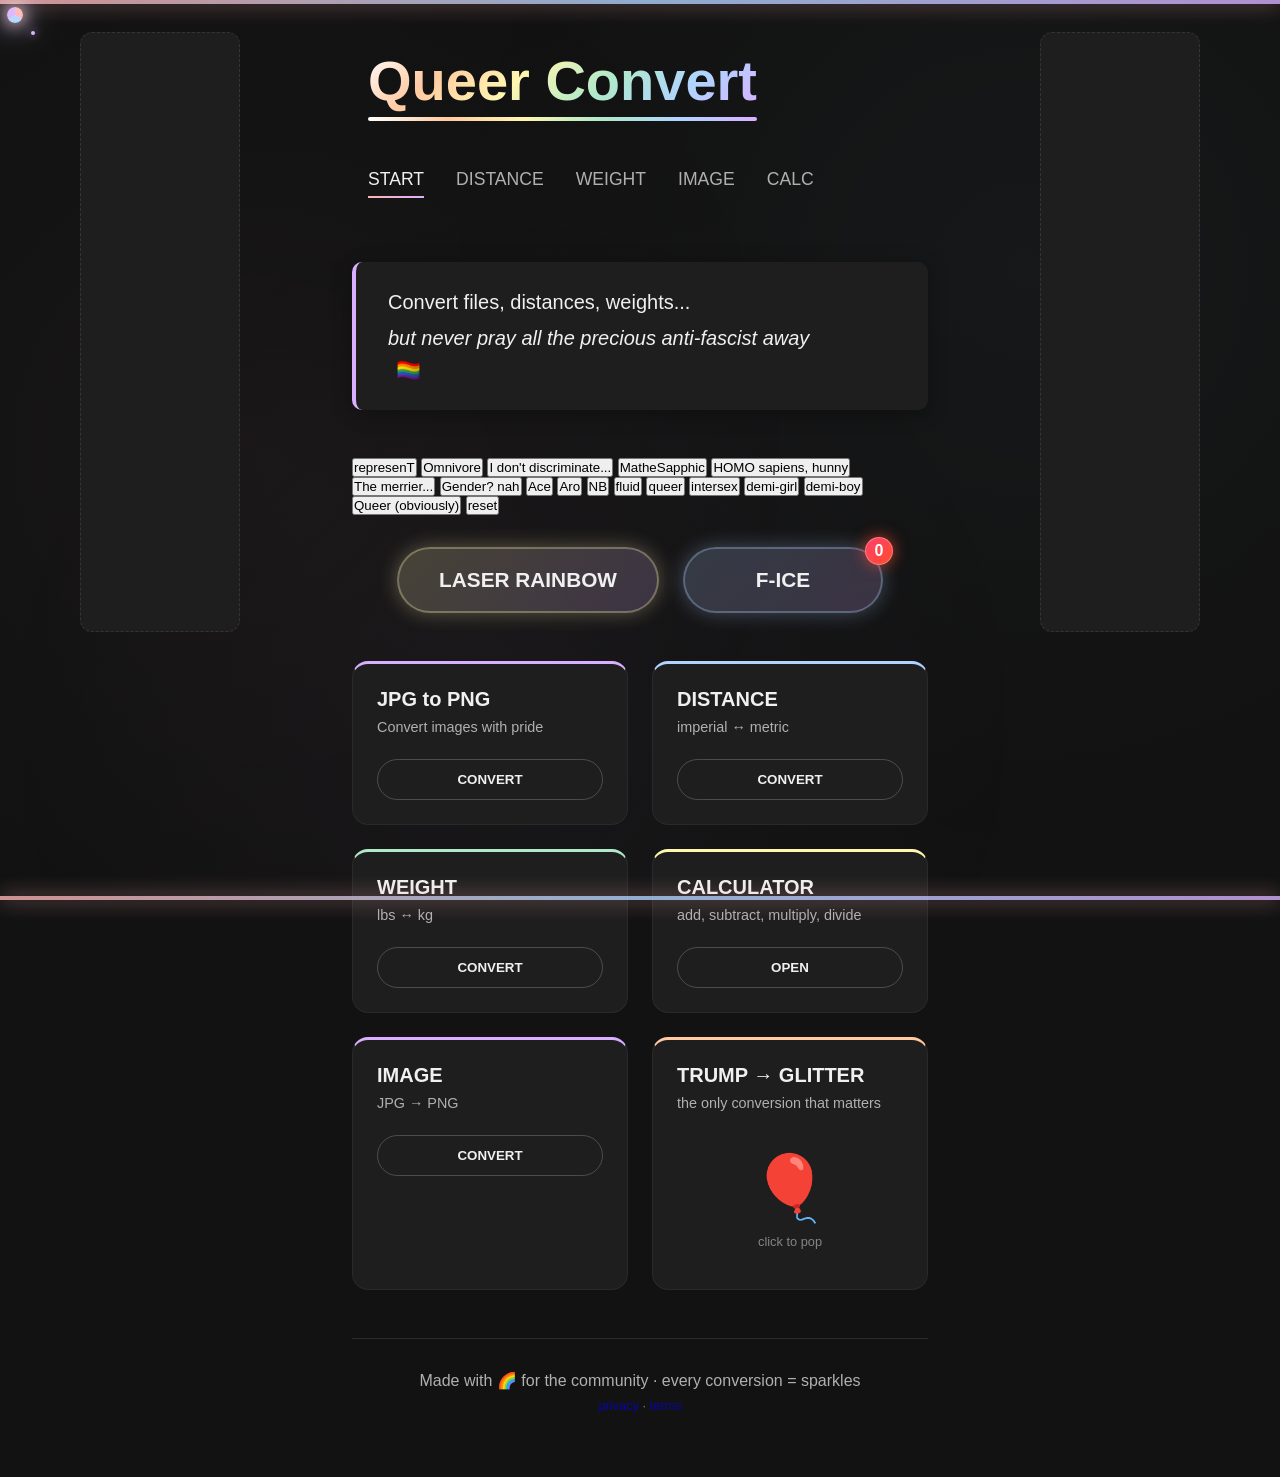
==== commit 0261cd09: "Update index.html" ====
--- a/index.html
+++ b/index.html
@@ -21,273 +21,9 @@
     
     <!-- CSS -->
     <link rel="stylesheet" href="css/main.css">
-    
-    <!-- Extra styles for theme buttons -->
-    <style>
-        /* Theme Buttons Section */
-        .theme-buttons {
-            display: flex;
-            flex-wrap: wrap;
-            gap: 0.6rem;
-            justify-content: center;
-            margin: 1.5rem 0 2rem;
-        }
-        
-        .theme-btn {
-            background: transparent;
-            border: 1px solid rgba(255,255,255,0.15);
-            color: var(--text-secondary);
-            padding: 0.5rem 1rem;
-            border-radius: 30px;
-            font-size: 0.85rem;
-            font-weight: 400;
-            cursor: none;
-            transition: all 0.2s ease;
-        }
-        
-        .theme-btn:hover {
-            color: var(--text-primary);
-            border-color: rgba(255,255,255,0.3);
-        }
-        
-        .theme-btn.active {
-            border-width: 2px;
-            font-weight: 500;
-            color: var(--text-primary);
-        }
-        
-        /* Theme-specific header colors */
-        body.theme-trans .site-header {
-            background: linear-gradient(135deg, #5bcffb22, #f5a9b822);
-            border-bottom: 2px solid #5bcffb;
-        }
-        
-        body.theme-bi .site-header {
-            background: linear-gradient(135deg, #d6027022, #0038a822);
-            border-bottom: 2px solid #d60270;
-        }
-        
-        body.theme-pan .site-header {
-            background: linear-gradient(135deg, #ff218c22, #21b1ff22);
-            border-bottom: 2px solid #ff218c;
-        }
-        
-        body.theme-lesbian .site-header {
-            background: linear-gradient(135deg, #d52d0022, #a3026222);
-            border-bottom: 2px solid #d52d00;
-        }
-        
-        body.theme-gay .site-header {
-            background: linear-gradient(135deg, #078d7022, #5049cc22);
-            border-bottom: 2px solid #078d70;
-        }
-        
-        body.theme-poly .site-header {
-            background: linear-gradient(135deg, #15164722, #e8282022);
-            border-bottom: 2px solid #151647;
-        }
-        
-        body.theme-agender .site-header {
-            background: linear-gradient(135deg, #00000022, #cccccc22);
-            border-bottom: 2px solid #000000;
-        }
-        
-        body.theme-asexual .site-header {
-            background: linear-gradient(135deg, #00000022, #80008022);
-            border-bottom: 2px solid #800080;
-        }
-        
-        body.theme-aromantic .site-header {
-            background: linear-gradient(135deg, #3da54222, #00000022);
-            border-bottom: 2px solid #3da542;
-        }
-        
-        body.theme-nonbinary .site-header {
-            background: linear-gradient(135deg, #fff43022, #2d2d2d22);
-            border-bottom: 2px solid #9c59d1;
-        }
-        
-        body.theme-genderfluid .site-header {
-            background: linear-gradient(135deg, #ff76a422, #303cbe22);
-            border-bottom: 2px solid #bf11d7;
-        }
-        
-        body.theme-genderqueer .site-header {
-            background: linear-gradient(135deg, #b57edc22, #4a812322);
-            border-bottom: 2px solid #b57edc;
-        }
-        
-        body.theme-intersex .site-header {
-            background: linear-gradient(135deg, #ffd80022, #80008022);
-            border-bottom: 2px solid #ffd800;
-        }
-        
-        body.theme-demigirl .site-header {
-            background: linear-gradient(135deg, #7f7f7f22, #ffc0cb22);
-            border-bottom: 2px solid #ffc0cb;
-        }
-        
-        body.theme-demiboy .site-header {
-            background: linear-gradient(135deg, #7f7f7f22, #a4d3ff22);
-            border-bottom: 2px solid #a4d3ff;
-        }
-        
-        body.theme-queer .site-header {
-            background: linear-gradient(135deg, #e0147c22, #3fa63f22);
-            border-bottom: 2px solid #e0147c;
-        }
-        
-        /* Active theme button gets matching color */
-        body.theme-trans .theme-btn[data-theme="trans"].active {
-            border-color: #5bcffb;
-        }
-        body.theme-bi .theme-btn[data-theme="bi"].active {
-            border-color: #d60270;
-        }
-        body.theme-pan .theme-btn[data-theme="pan"].active {
-            border-color: #ff218c;
-        }
-        body.theme-lesbian .theme-btn[data-theme="lesbian"].active {
-            border-color: #d52d00;
-        }
-        body.theme-gay .theme-btn[data-theme="gay"].active {
-            border-color: #078d70;
-        }
-        body.theme-poly .theme-btn[data-theme="poly"].active {
-            border-color: #151647;
-        }
-        body.theme-agender .theme-btn[data-theme="agender"].active {
-            border-color: #cccccc;
-        }
-        body.theme-asexual .theme-btn[data-theme="asexual"].active {
-            border-color: #800080;
-        }
-        body.theme-aromantic .theme-btn[data-theme="aromantic"].active {
-            border-color: #3da542;
-        }
-        body.theme-nonbinary .theme-btn[data-theme="nonbinary"].active {
-            border-color: #9c59d1;
-        }
-        body.theme-genderfluid .theme-btn[data-theme="genderfluid"].active {
-            border-color: #bf11d7;
-        }
-        body.theme-genderqueer .theme-btn[data-theme="genderqueer"].active {
-            border-color: #b57edc;
-        }
-        body.theme-intersex .theme-btn[data-theme="intersex"].active {
-            border-color: #ffd800;
-        }
-        body.theme-demigirl .theme-btn[data-theme="demigirl"].active {
-            border-color: #ffc0cb;
-        }
-        body.theme-demiboy .theme-btn[data-theme="demiboy"].active {
-            border-color: #a4d3ff;
-        }
-        body.theme-queer .theme-btn[data-theme="queer"].active {
-            border-color: #e0147c;
-        }
-        
-        /* Reset button */
-        .theme-btn.reset.active {
-            border-color: var(--text-secondary);
-        }
-        
-        /* Fabulous Buttons Section - RENARE, INGA EXTRA EMOJIS */
-        .fabulous-buttons {
-            display: flex;
-            gap: 1.5rem;
-            justify-content: center;
-            margin: 2rem 0 3rem;
-            flex-wrap: wrap;
-        }
-        
-        .laser-button {
-            background: linear-gradient(135deg, 
-                rgba(255, 243, 176, 0.2),
-                rgba(217, 176, 255, 0.2));
-            border: 2px solid rgba(255, 243, 176, 0.3);
-            color: var(--text-primary);
-            padding: 1.2rem 2.5rem;
-            border-radius: 50px;
-            font-size: 1.3rem;
-            font-weight: 600;
-            cursor: none;
-            transition: all 0.3s ease;
-            position: relative;
-            overflow: hidden;
-            box-shadow: 0 0 20px rgba(255, 243, 176, 0.3);
-            animation: pulse-glow 2s infinite alternate;
-            min-width: 200px;
-        }
-        
-        .ice-button {
-            background: linear-gradient(135deg, 
-                rgba(176, 212, 255, 0.2),
-                rgba(217, 176, 255, 0.2));
-            border: 2px solid rgba(176, 212, 255, 0.3);
-            color: var(--text-primary);
-            padding: 1.2rem 2.5rem;
-            border-radius: 50px;
-            font-size: 1.3rem;
-            font-weight: 600;
-            cursor: none;
-            transition: all 0.3s ease;
-            position: relative;
-            overflow: hidden;
-            box-shadow: 0 0 20px rgba(176, 212, 255, 0.3);
-            animation: pulse-glow-ice 2s infinite alternate;
-            min-width: 200px;
-        }
-        
-        .laser-button:hover {
-            transform: scale(1.05) translateY(-2px);
-            box-shadow: 0 0 40px rgba(255, 243, 176, 0.6);
-        }
-        
-        .ice-button:hover {
-            transform: scale(1.05) translateY(-2px);
-            box-shadow: 0 0 40px rgba(176, 212, 255, 0.6);
-        }
-        
-        @keyframes pulse-glow {
-            0% { box-shadow: 0 0 20px rgba(255, 243, 176, 0.3); }
-            100% { box-shadow: 0 0 40px rgba(217, 176, 255, 0.6); }
-        }
-        
-        @keyframes pulse-glow-ice {
-            0% { box-shadow: 0 0 20px rgba(176, 212, 255, 0.3); }
-            100% { box-shadow: 0 0 40px rgba(217, 176, 255, 0.6); }
-        }
-        
-        /* Ice button container för counter */
-        .ice-button-container {
-            position: relative;
-            display: inline-block;
-        }
-        
-        .ice-counter {
-            position: absolute;
-            top: -5px;
-            right: -5px;
-            background: linear-gradient(135deg, #ff416c, #ff4b2b);
-            color: white;
-            font-weight: bold;
-            font-size: 0.9rem;
-            min-width: 24px;
-            height: 24px;
-            border-radius: 12px;
-            display: flex;
-            align-items: center;
-            justify-content: center;
-            padding: 0 6px;
-            box-shadow: 0 0 15px rgba(255, 75, 43, 0.5);
-            border: 1px solid rgba(255,255,255,0.3);
-            z-index: 10;
-        }
-    </style>
 </head>
 <body>
-    <!-- Left Ad Column - HELT REN, INGA EMOJIS -->
+    <!-- Left Ad Column - REN, INGA EMOJIS -->
     <div class="ad-column left">
         <div class="ad-placeholder" data-ad="left">
             <!-- AdSense will go here -->
@@ -317,7 +53,7 @@
         <div class="slogan-container">
             <p class="slogan">
                 Convert files, distances, weights...
-                <span class="slogan-break">but never pray all that precious anti-fascist away</span>
+                <span class="slogan-break">but never pray all the precious anti-fascist away</span>
                 <span class="slogan-highlight">🏳️‍🌈</span>
             </p>
         </div>
@@ -343,14 +79,14 @@
             <button class="theme-btn reset" onclick="resetTheme()" data-theme="reset">reset</button>
         </div>
 
-        <!-- FABULOUS BUTTONS - RENA, INGA EXTRA EMOJIS -->
+        <!-- FABULOUS BUTTONS - HELT UTAN EMOJIS -->
         <div class="fabulous-buttons">
             <button class="laser-button" id="laserRainbowBtn" onclick="triggerLaserRainbow()">
                 LASER RAINBOW
             </button>
             <div class="ice-button-container">
                 <button class="ice-button" id="iceButton" onclick="triggerIceMode()">
-                    F*** ICE
+                    F-ICE
                 </button>
                 <span class="ice-counter" id="iceCounter">0</span>
             </div>
@@ -394,7 +130,7 @@
                 </button>
             </div>
 
-            <!-- Image Converter (duplicate? kept for consistency) -->
+            <!-- Image Converter -->
             <div class="tool-card" data-tool="image">
                 <h2 class="tool-title">IMAGE</h2>
                 <p class="tool-desc">JPG → PNG</p>
@@ -432,7 +168,7 @@
         </div>
     </div>
 
-    <!-- Theme ribbons -->
+    <!-- Theme ribbons (skapas av JS, men vi har dem här också för säkerhet) -->
     <div class="theme-ribbon ribbon-top"></div>
     <div class="theme-ribbon ribbon-bottom"></div>
 
@@ -441,9 +177,11 @@
     <script src="js/confetti.js"></script>
     
     <script>
-        // Preview calculator function
+        // Preview calculator function (för index-sidan)
         function previewCalc(value) {
             const display = document.getElementById('preview-display');
+            if (!display) return; // Om vi inte är på index med calculator-preview
+            
             if (value === '=') {
                 try {
                     display.innerText = eval(display.innerText);
@@ -487,11 +225,18 @@
             const savedTheme = localStorage.getItem('queerConvertTheme');
             if (savedTheme) {
                 setTheme(savedTheme);
-            } else {
-                // Initialize ice counter
-                const iceCounter = document.getElementById('iceCounter');
-                if (iceCounter) {
-                    iceCounter.textContent = '0';
+            }
+            
+            // Sätt ice counter om den finns
+            const iceCounter = document.getElementById('iceCounter');
+            if (iceCounter) {
+                const savedCount = localStorage.getItem('iceClickCount');
+                if (savedCount) {
+                    iceCounter.textContent = savedCount;
+                    // Uppdatera global variabel om den finns
+                    if (window.iceClickCount !== undefined) {
+                        window.iceClickCount = parseInt(savedCount);
+                    }
                 }
             }
             
@@ -507,7 +252,10 @@
             document.querySelectorAll('.theme-btn').forEach(btn => {
                 btn.classList.remove('active');
             });
-            document.querySelector(`.theme-btn[data-theme="${theme}"]`).classList.add('active');
+            const activeBtn = document.querySelector(`.theme-btn[data-theme="${theme}"]`);
+            if (activeBtn) {
+                activeBtn.classList.add('active');
+            }
             
             window.triggerConfetti('low');
         }
@@ -523,10 +271,20 @@
             window.triggerConfetti('low');
         }
 
+        // Spara ice counter när den ändras
+        function updateIceCounter(value) {
+            const counter = document.getElementById('iceCounter');
+            if (counter) {
+                counter.textContent = value;
+                localStorage.setItem('iceClickCount', value);
+            }
+        }
+
         // Make functions globally available
         window.previewCalc = previewCalc;
         window.setTheme = setTheme;
         window.resetTheme = resetTheme;
+        window.updateIceCounter = updateIceCounter;
     </script>
 </body>
 </html>
--- a/css/main.css
+++ b/css/main.css
@@ -41,23 +41,24 @@
     display: flex;
     position: relative;
     overflow-x: hidden;
-    cursor: none; /* Hide default cursor - we'll make our own! */
-}
-
-/* ===== THEME RIBBONS ===== */
+    cursor: none;
+}
+
+/* ===== THEME RIBBONS - FIXADE ===== */
 .theme-ribbon {
     position: fixed;
     left: 0;
     width: 100%;
-    height: 3px;
+    height: 4px;
     background: linear-gradient(90deg, 
         var(--color-1, var(--rainbow-red)),
         var(--color-2, var(--rainbow-blue)),
         var(--color-3, var(--rainbow-purple)));
     z-index: 100;
     pointer-events: none;
-    opacity: 0.7;
-    animation: ribbon-wave 3s infinite ease-in-out;
+    opacity: 0.8;
+    animation: ribbon-wave 4s infinite ease-in-out;
+    box-shadow: 0 0 20px var(--color-1, var(--rainbow-red));
 }
 
 .ribbon-top {
@@ -69,8 +70,16 @@
 }
 
 @keyframes ribbon-wave {
-    0%, 100% { opacity: 0.5; transform: scaleY(1); }
-    50% { opacity: 0.8; transform: scaleY(1.2); }
+    0%, 100% { 
+        opacity: 0.6; 
+        height: 4px;
+        box-shadow: 0 0 10px var(--color-1);
+    }
+    50% { 
+        opacity: 1; 
+        height: 6px;
+        box-shadow: 0 0 30px var(--color-2), 0 0 60px var(--color-3);
+    }
 }
 
 /* ===== FABULOUS THEMED CURSOR ===== */
@@ -154,18 +163,120 @@
     to { transform: rotate(360deg); }
 }
 
-/* ===== LASER RAINBOW ANIMATIONS ===== */
-/* Dessa används av triggerLaserRainbow() i main.js */
-
-/* Laserstrålar som far över skärmen */
+/* ===== LASER RAINBOW - LÅNGA KAOTISKA LJUSSTRÅK ===== */
 .laser-beam {
     position: fixed;
     pointer-events: none;
     z-index: 9999;
-    background: transparent;
-}
-
-/* Base styles for laser elements (skapas dynamiskt i JS) */
+    border-radius: 50%;
+    filter: blur(1px);
+    mix-blend-mode: screen;
+}
+
+.laser-trail {
+    position: fixed;
+    pointer-events: none;
+    z-index: 9998;
+    border-radius: 50%;
+    filter: blur(8px);
+    mix-blend-mode: screen;
+    opacity: 0.6;
+}
+
+/* ===== ICE EFFECTS ===== */
+.ice-effect {
+    pointer-events: none;
+    position: fixed;
+    z-index: 9998;
+}
+
+@keyframes ice-float {
+    0% {
+        transform: translate(0, 0) rotate(0deg) scale(0.3);
+        opacity: 0;
+    }
+    20% {
+        opacity: 1;
+        transform: translate(15px, -20px) rotate(45deg) scale(1);
+    }
+    40% {
+        transform: translate(-20px, -50px) rotate(90deg) scale(0.9);
+    }
+    60% {
+        transform: translate(25px, -80px) rotate(135deg) scale(1.1);
+    }
+    80% {
+        transform: translate(-15px, -110px) rotate(180deg) scale(0.8);
+        opacity: 0.6;
+    }
+    100% {
+        transform: translate(0, -140px) rotate(225deg) scale(0);
+        opacity: 0;
+    }
+}
+
+/* Olika animationer för olika isformer */
+.ice-effect:nth-child(3n) {
+    animation: ice-spin 2.5s ease-out forwards;
+}
+
+@keyframes ice-spin {
+    0% { transform: translate(0, 0) rotate(0deg) scale(0.2); opacity: 0; }
+    20% { transform: translate(-25px, -30px) rotate(180deg) scale(1); opacity: 1; }
+    40% { transform: translate(25px, -70px) rotate(360deg) scale(0.9); }
+    60% { transform: translate(-35px, -110px) rotate(540deg) scale(1.1); }
+    80% { transform: translate(20px, -150px) rotate(720deg) scale(0.7); opacity: 0.5; }
+    100% { transform: translate(0, -190px) rotate(900deg) scale(0); opacity: 0; }
+}
+
+/* ===== ULTRA DISCO MODE (vid 999 clicks) ===== */
+body.ultra-disco {
+    animation: ultra-disco-bg 0.2s infinite alternate;
+}
+
+@keyframes ultra-disco-bg {
+    0% { background: #ff0000; }
+    10% { background: #ff6600; }
+    20% { background: #ffcc00; }
+    30% { background: #33ff00; }
+    40% { background: #00ffcc; }
+    50% { background: #0066ff; }
+    60% { background: #3300ff; }
+    70% { background: #9900ff; }
+    80% { background: #ff00cc; }
+    90% { background: #ff0066; }
+    100% { background: #ff0000; }
+}
+
+body.ultra-disco .tool-card {
+    animation: ultra-disco-card 0.2s infinite alternate;
+}
+
+@keyframes ultra-disco-card {
+    0% { 
+        border-color: #ff0000;
+        box-shadow: 0 0 50px #ff0000;
+        transform: scale(1);
+    }
+    25% { 
+        border-color: #ffff00;
+        box-shadow: 0 0 50px #ffff00;
+    }
+    50% { 
+        border-color: #00ff00;
+        box-shadow: 0 0 50px #00ff00;
+        transform: scale(1.02);
+    }
+    75% { 
+        border-color: #00ffff;
+        box-shadow: 0 0 50px #00ffff;
+    }
+    100% { 
+        border-color: #ff00ff;
+        box-shadow: 0 0 50px #ff00ff;
+        transform: scale(1);
+    }
+}
 
 /* ===== PARALLAX BACKGROUND ===== */
 .parallax-layer {
@@ -229,6 +340,9 @@
 /* ===== HEADER ===== */
 .site-header {
     margin-bottom: 3rem;
+    padding: 1rem;
+    border-radius: 10px;
+    transition: all 0.3s ease;
 }
 
 .logo-area {
@@ -405,11 +519,6 @@
     opacity: 1;
 }
 
-.tool-icon {
-    font-size: 2.5rem;
-    margin-bottom: 1rem;
-}
-
 .tool-title {
     font-size: 1.25rem;
     margin-bottom: 0.5rem;
@@ -593,22 +702,18 @@
 
 /* ===== MOBIL-OPTIMERING ===== */
 @media (max-width: 600px) {
-    /* Göm tomma sektioner på mobil */
     .ad-placeholder {
-        display: none;  /* Ta bort tomma ad-rutor på mobil */
-    }
-    
-    /* Gör verktygskorten mer kompakta */
+        display: none;
+    }
+    
     .tool-card {
         padding: 1rem;
     }
     
-    /* Minska storlek på swap-knappar */
     .swap-icon {
-        font-size: 1.5rem;  /* Mindre på mobil */
-    }
-    
-    /* Ta bort onödiga mellanrum */
+        font-size: 1.5rem;
+    }
+    
     .quick-convert {
         gap: 0.25rem;
     }
@@ -633,7 +738,7 @@
     flex-wrap: wrap;
 }
 
-.sparkle-button {
+.laser-button {
     background: linear-gradient(135deg, 
         rgba(255, 243, 176, 0.2),
         rgba(217, 176, 255, 0.2));
@@ -650,32 +755,6 @@
     box-shadow: 0 0 20px rgba(255, 243, 176, 0.3);
     animation: pulse-glow 2s infinite alternate;
     min-width: 200px;
-}
-
-.sparkle-button::before {
-    content: '';
-    position: absolute;
-    top: -50%;
-    left: -50%;
-    width: 200%;
-    height: 200%;
-    background: radial-gradient(circle, rgba(255,255,255,0.3) 0%, transparent 70%);
-    opacity: 0;
-    transition: opacity 0.3s;
-    pointer-events: none;
-}
-
-.sparkle-button:hover {
-    transform: scale(1.05) translateY(-2px);
-    box-shadow: 0 0 40px rgba(255, 243, 176, 0.6);
-}
-
-.sparkle-button:hover::before {
-    opacity: 1;
-}
-
-.sparkle-button:active {
-    transform: scale(0.95);
 }
 
 .ice-button {
@@ -697,116 +776,6 @@
     min-width: 200px;
 }
 
-.ice-button::before {
-    content: '';
-    position: absolute;
-    top: -50%;
-    left: -50%;
-    width: 200%;
-    height: 200%;
-    background: radial-gradient(circle, rgba(176, 212, 255, 0.3) 0%, transparent 70%);
-    opacity: 0;
-    transition: opacity 0.3s;
-    pointer-events: none;
-}
-
-.ice-button:hover {
-    transform: scale(1.05) translateY(-2px);
-    box-shadow: 0 0 40px rgba(176, 212, 255, 0.6);
-}
-
-.ice-button:hover::before {
-    opacity: 1;
-}
-
-.ice-button:active {
-    transform: scale(0.95);
-}
-
-@keyframes pulse-glow {
-    0% { box-shadow: 0 0 20px rgba(255, 243, 176, 0.3); }
-    100% { box-shadow: 0 0 40px rgba(217, 176, 255, 0.6); }
-}
-
-@keyframes pulse-glow-ice {
-    0% { box-shadow: 0 0 20px rgba(176, 212, 255, 0.3); }
-    100% { box-shadow: 0 0 40px rgba(217, 176, 255, 0.6); }
-}
-
-/* ===== DISCO MODE STYLES ===== */
-body.disco-mode {
-    animation: disco-bg 0.5s infinite alternate;
-}
-
-@keyframes disco-bg {
-    0% { background: #121212; }
-    25% { background: #1a0f1a; }
-    50% { background: #0f1a1a; }
-    75% { background: #1a1a0f; }
-    100% { background: #121212; }
-}
-
-body.disco-mode .tool-card {
-    animation: disco-card 1s infinite alternate;
-}
-
-@keyframes disco-card {
-    0% { border-color: var(--rainbow-red); }
-    20% { border-color: var(--rainbow-orange); }
-    40% { border-color: var(--rainbow-yellow); }
-    60% { border-color: var(--rainbow-green); }
-    80% { border-color: var(--rainbow-blue); }
-    100% { border-color: var(--rainbow-purple); }
-}
-
-body.disco-mode .site-title {
-    animation: disco-text 0.5s infinite;
-}
-
-@keyframes disco-text {
-    0% { opacity: 1; transform: scale(1); }
-    50% { opacity: 0.8; transform: scale(1.02); }
-    100% { opacity: 1; transform: scale(1); }
-}
-
-body.disco-mode .nav-link {
-    animation: disco-nav 1s infinite;
-}
-
-@keyframes disco-nav {
-    0% { color: var(--rainbow-red); }
-    20% { color: var(--rainbow-orange); }
-    40% { color: var(--rainbow-yellow); }
-    60% { color: var(--rainbow-green); }
-    80% { color: var(--rainbow-blue); }
-    100% { color: var(--rainbow-purple); }
-}
-
-/* ===== EXTRA SPARKLES ANIMATION ===== */
-.extra-sparkle {
-    position: fixed;
-    pointer-events: none;
-    z-index: 10000;
-    animation: float-sparkle 2s ease-out forwards;
-    font-size: 1.5rem;
-}
-
-@keyframes float-sparkle {
-    0% {
-        transform: translateY(0) rotate(0deg);
-        opacity: 1;
-    }
-    100% {
-        transform: translateY(-100px) rotate(360deg);
-        opacity: 0;
-    }
-}
-
-body.disco-mode .extra-sparkle {
-    font-size: 2rem;
-    animation: float-sparkle 1.5s ease-out forwards;
-}
-/* ===== ICE BUTTON COUNTER ===== */
 .ice-button-container {
     position: relative;
     display: inline-block;
@@ -820,17 +789,17 @@
     color: white;
     font-weight: bold;
     font-size: 1rem;
-    min-width: 24px;
-    height: 24px;
-    border-radius: 12px;
+    min-width: 28px;
+    height: 28px;
+    border-radius: 14px;
     display: flex;
     align-items: center;
     justify-content: center;
-    padding: 0 6px;
-    box-shadow: 0 0 15px rgba(255, 75, 43, 0.5);
-    animation: counter-pulse 2s infinite;
+    padding: 0 8px;
+    box-shadow: 0 0 15px rgba(255, 75, 43, 0.7);
     border: 1px solid rgba(255,255,255,0.3);
     z-index: 10;
+    animation: counter-pulse 2s infinite;
 }
 
 @keyframes counter-pulse {
@@ -838,60 +807,99 @@
     50% { transform: scale(1.1); }
 }
 
-/* När man tryckt många gånger */
-.ice-counter[data-hot="5"] { background: linear-gradient(135deg, #ff8c00, #ff0080); }
-.ice-counter[data-hot="10"] { background: linear-gradient(135deg, #ff00aa, #aa00ff); }
-.ice-counter[data-hot="20"] { 
-    background: linear-gradient(135deg, #ff0000, #ff8800, #ffff00);
-    animation: counter-hot 0.5s infinite;
-}
-/* ===== ICE EFFECTS ===== */
-.ice-effect {
+.laser-button:hover,
+.ice-button:hover {
+    transform: scale(1.05) translateY(-2px);
+}
+
+.laser-button:hover {
+    box-shadow: 0 0 40px rgba(255, 243, 176, 0.6);
+}
+
+.ice-button:hover {
+    box-shadow: 0 0 40px rgba(176, 212, 255, 0.6);
+}
+
+@keyframes pulse-glow {
+    0% { box-shadow: 0 0 20px rgba(255, 243, 176, 0.3); }
+    100% { box-shadow: 0 0 40px rgba(217, 176, 255, 0.6); }
+}
+
+@keyframes pulse-glow-ice {
+    0% { box-shadow: 0 0 20px rgba(176, 212, 255, 0.3); }
+    100% { box-shadow: 0 0 40px rgba(217, 176, 255, 0.6); }
+}
+
+/* ===== DISCO MODE STYLES ===== */
+body.disco-mode {
+    animation: disco-bg 0.5s infinite alternate;
+}
+
+@keyframes disco-bg {
+    0% { background: #121212; }
+    25% { background: #1a0f1a; }
+    50% { background: #0f1a1a; }
+    75% { background: #1a1a0f; }
+    100% { background: #121212; }
+}
+
+body.disco-mode .tool-card {
+    animation: disco-card 1s infinite alternate;
+}
+
+@keyframes disco-card {
+    0% { border-color: var(--rainbow-red); }
+    20% { border-color: var(--rainbow-orange); }
+    40% { border-color: var(--rainbow-yellow); }
+    60% { border-color: var(--rainbow-green); }
+    80% { border-color: var(--rainbow-blue); }
+    100% { border-color: var(--rainbow-purple); }
+}
+
+body.disco-mode .site-title {
+    animation: disco-text 0.5s infinite;
+}
+
+@keyframes disco-text {
+    0% { opacity: 1; transform: scale(1); }
+    50% { opacity: 0.8; transform: scale(1.02); }
+    100% { opacity: 1; transform: scale(1); }
+}
+
+body.disco-mode .nav-link {
+    animation: disco-nav 1s infinite;
+}
+
+@keyframes disco-nav {
+    0% { color: var(--rainbow-red); }
+    20% { color: var(--rainbow-orange); }
+    40% { color: var(--rainbow-yellow); }
+    60% { color: var(--rainbow-green); }
+    80% { color: var(--rainbow-blue); }
+    100% { color: var(--rainbow-purple); }
+}
+
+/* ===== EXTRA SPARKLES ANIMATION ===== */
+.extra-sparkle {
+    position: fixed;
     pointer-events: none;
-    position: fixed;
-    z-index: 9998;
-}
-
-@keyframes ice-float {
+    z-index: 10000;
+    animation: float-sparkle 2s ease-out forwards;
+    font-size: 1.5rem;
+}
+
+@keyframes float-sparkle {
     0% {
-        transform: translate(0, 0) rotate(0deg) scale(0.5);
+        transform: translateY(0) rotate(0deg);
+        opacity: 1;
+    }
+    100% {
+        transform: translateY(-100px) rotate(360deg);
         opacity: 0;
     }
-    20% {
-        opacity: 0.9;
-        transform: translate(10px, -20px) rotate(45deg) scale(1);
-    }
-    40% {
-        transform: translate(-15px, -40px) rotate(90deg) scale(0.8);
-    }
-    60% {
-        transform: translate(20px, -60px) rotate(135deg) scale(1.2);
-    }
-    80% {
-        transform: translate(-10px, -80px) rotate(180deg) scale(0.9);
-        opacity: 0.5;
-    }
-    100% {
-        transform: translate(0, -100px) rotate(225deg) scale(0);
-        opacity: 0;
-    }
-}
-
-/* Olika animationer för olika isformer */
-.ice-effect:nth-child(3n) {
-    animation: ice-spin 2s ease-out forwards;
-}
-
-@keyframes ice-spin {
-    0% { transform: translate(0, 0) rotate(0deg) scale(0.3); opacity: 0; }
-    20% { transform: translate(-20px, -30px) rotate(180deg) scale(1); opacity: 1; }
-    40% { transform: translate(20px, -60px) rotate(360deg) scale(0.8); }
-    60% { transform: translate(-30px, -90px) rotate(540deg) scale(1.1); }
-    80% { transform: translate(15px, -120px) rotate(720deg) scale(0.7); opacity: 0.5; }
-    100% { transform: translate(0, -150px) rotate(900deg) scale(0); opacity: 0; }
-}
-
-@keyframes counter-hot {
-    0%, 100% { transform: scale(1); box-shadow: 0 0 20px #ff0000; }
-    50% { transform: scale(1.2); box-shadow: 0 0 40px #ffaa00; }
-}
+}
+
+body.disco-mode .extra-sparkle {
+    font-size: 2rem;
+    animation: float-sparkle 1.5s ease-out forwards;
+}
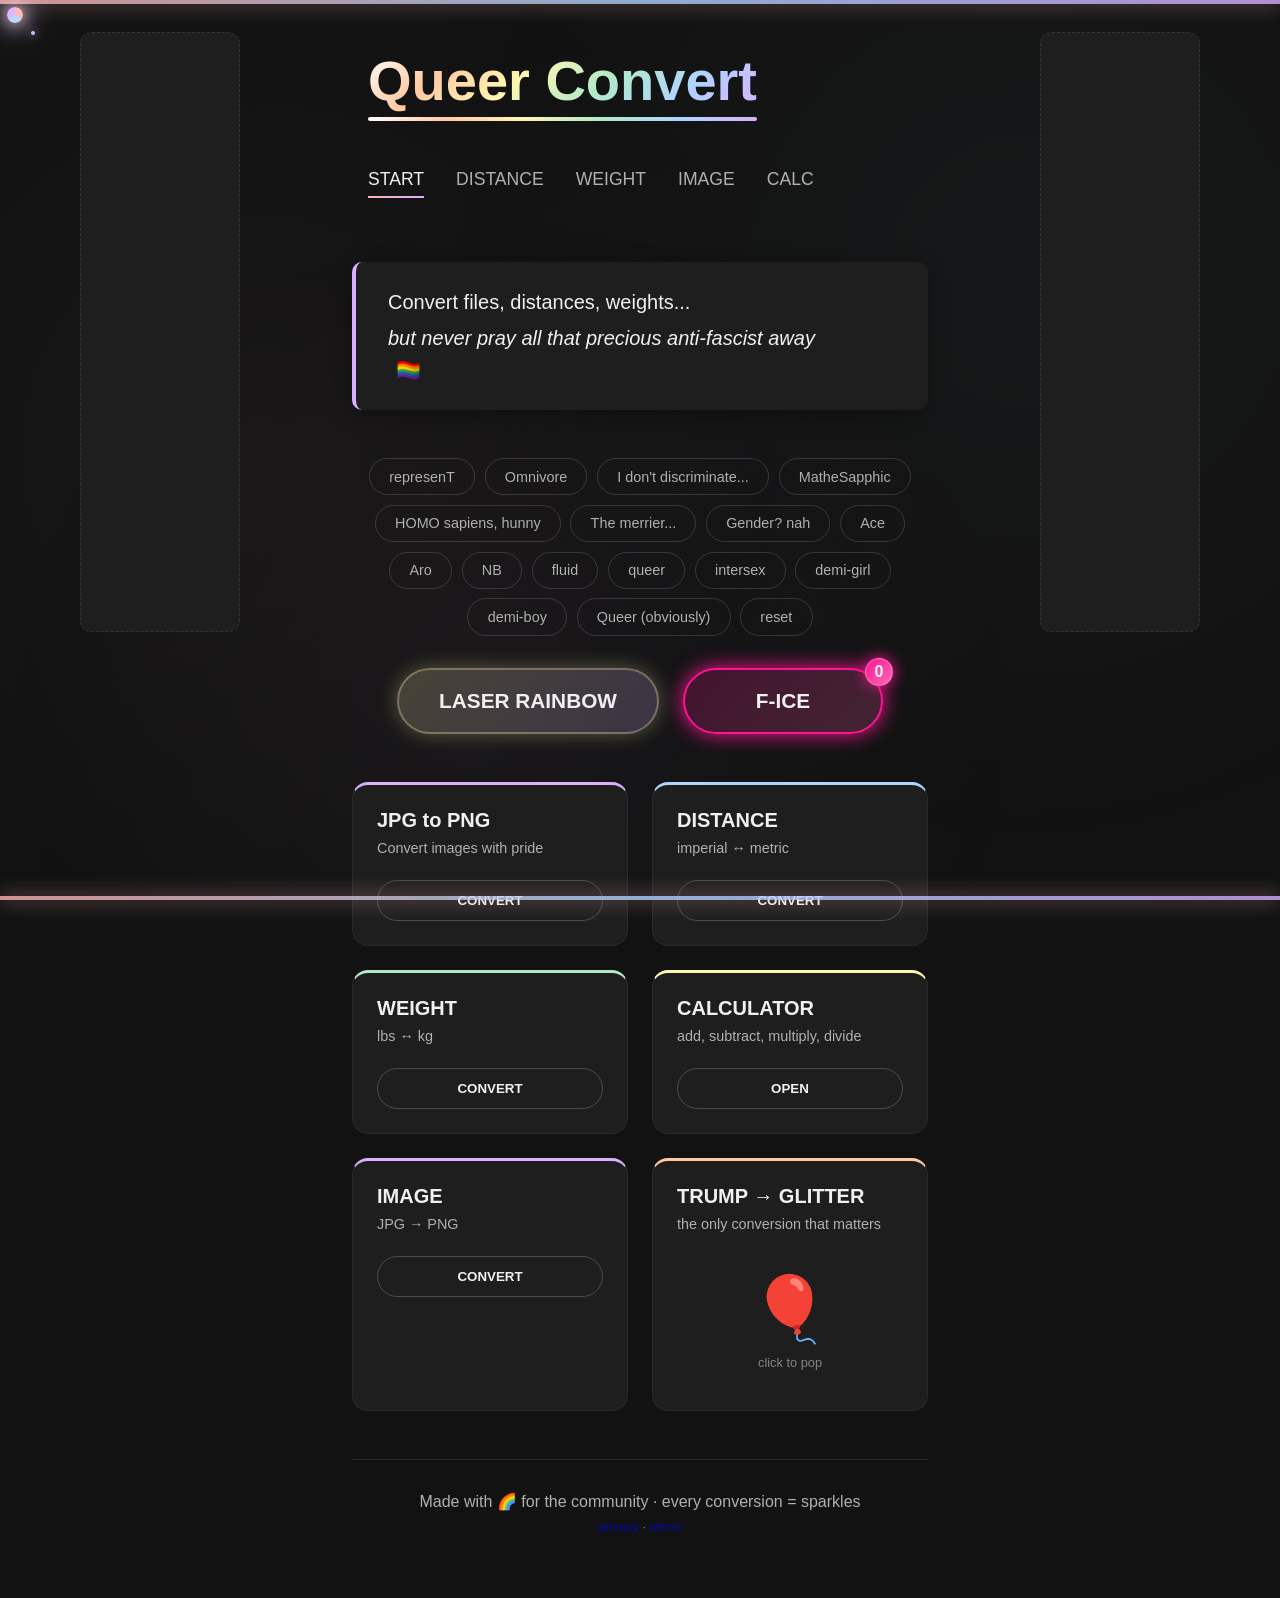
==== commit 50f71b33: "Update index.html" ====
--- a/index.html
+++ b/index.html
@@ -21,9 +21,220 @@
     
     <!-- CSS -->
     <link rel="stylesheet" href="css/main.css">
+    
+    <style>
+        /* Theme Buttons Section - Fullt fungerande */
+        .theme-buttons {
+            display: flex;
+            flex-wrap: wrap;
+            gap: 0.6rem;
+            justify-content: center;
+            margin: 1.5rem 0 2rem;
+        }
+        
+        .theme-btn {
+            background: transparent;
+            border: 1px solid rgba(255,255,255,0.15);
+            color: var(--text-secondary);
+            padding: 0.6rem 1.2rem;
+            border-radius: 30px;
+            font-size: 0.9rem;
+            font-weight: 400;
+            cursor: none;
+            transition: all 0.2s ease;
+        }
+        
+        .theme-btn:hover {
+            color: var(--text-primary);
+            border-color: rgba(255,255,255,0.4);
+            transform: translateY(-1px);
+            box-shadow: 0 2px 8px rgba(0,0,0,0.2);
+        }
+        
+        .theme-btn.active {
+            border-width: 2px;
+            font-weight: 500;
+            color: var(--text-primary);
+            border-color: var(--rainbow-purple);
+            box-shadow: 0 0 15px var(--rainbow-purple);
+        }
+        
+        /* Theme-specific active states */
+        body.theme-trans .theme-btn[data-theme="trans"].active {
+            border-color: #5bcffb;
+            box-shadow: 0 0 15px #5bcffb;
+        }
+        body.theme-bi .theme-btn[data-theme="bi"].active {
+            border-color: #d60270;
+            box-shadow: 0 0 15px #d60270;
+        }
+        body.theme-pan .theme-btn[data-theme="pan"].active {
+            border-color: #ff218c;
+            box-shadow: 0 0 15px #ff218c;
+        }
+        body.theme-lesbian .theme-btn[data-theme="lesbian"].active {
+            border-color: #d52d00;
+            box-shadow: 0 0 15px #d52d00;
+        }
+        body.theme-gay .theme-btn[data-theme="gay"].active {
+            border-color: #078d70;
+            box-shadow: 0 0 15px #078d70;
+        }
+        body.theme-poly .theme-btn[data-theme="poly"].active {
+            border-color: #151647;
+            box-shadow: 0 0 15px #151647;
+        }
+        body.theme-agender .theme-btn[data-theme="agender"].active {
+            border-color: #cccccc;
+            box-shadow: 0 0 15px #cccccc;
+        }
+        body.theme-asexual .theme-btn[data-theme="asexual"].active {
+            border-color: #800080;
+            box-shadow: 0 0 15px #800080;
+        }
+        body.theme-aromantic .theme-btn[data-theme="aromantic"].active {
+            border-color: #3da542;
+            box-shadow: 0 0 15px #3da542;
+        }
+        body.theme-nonbinary .theme-btn[data-theme="nonbinary"].active {
+            border-color: #9c59d1;
+            box-shadow: 0 0 15px #9c59d1;
+        }
+        body.theme-genderfluid .theme-btn[data-theme="genderfluid"].active {
+            border-color: #bf11d7;
+            box-shadow: 0 0 15px #bf11d7;
+        }
+        body.theme-genderqueer .theme-btn[data-theme="genderqueer"].active {
+            border-color: #b57edc;
+            box-shadow: 0 0 15px #b57edc;
+        }
+        body.theme-intersex .theme-btn[data-theme="intersex"].active {
+            border-color: #ffd800;
+            box-shadow: 0 0 15px #ffd800;
+        }
+        body.theme-demigirl .theme-btn[data-theme="demigirl"].active {
+            border-color: #ffc0cb;
+            box-shadow: 0 0 15px #ffc0cb;
+        }
+        body.theme-demiboy .theme-btn[data-theme="demiboy"].active {
+            border-color: #a4d3ff;
+            box-shadow: 0 0 15px #a4d3ff;
+        }
+        body.theme-queer .theme-btn[data-theme="queer"].active {
+            border-color: #e0147c;
+            box-shadow: 0 0 15px #e0147c;
+        }
+        
+        /* Reset button */
+        .theme-btn.reset.active {
+            border-color: var(--text-secondary);
+            box-shadow: 0 0 15px var(--text-secondary);
+        }
+        
+        /* Fabulous Buttons Section */
+        .fabulous-buttons {
+            display: flex;
+            gap: 1.5rem;
+            justify-content: center;
+            margin: 2rem 0 3rem;
+            flex-wrap: wrap;
+        }
+        
+        .laser-button {
+            background: linear-gradient(135deg, 
+                rgba(255, 243, 176, 0.2),
+                rgba(217, 176, 255, 0.2));
+            border: 2px solid rgba(255, 243, 176, 0.3);
+            color: var(--text-primary);
+            padding: 1.2rem 2.5rem;
+            border-radius: 50px;
+            font-size: 1.3rem;
+            font-weight: 600;
+            cursor: none;
+            transition: all 0.3s ease;
+            position: relative;
+            overflow: hidden;
+            box-shadow: 0 0 20px rgba(255, 243, 176, 0.3);
+            animation: pulse-glow 2s infinite alternate;
+            min-width: 200px;
+        }
+        
+        .ice-button {
+            background: linear-gradient(135deg, 
+                rgba(255, 20, 147, 0.2),
+                rgba(255, 105, 180, 0.2));
+            border: 2px solid #FF1493;
+            color: var(--text-primary);
+            padding: 1.2rem 2.5rem;
+            border-radius: 50px;
+            font-size: 1.3rem;
+            font-weight: 600;
+            cursor: none;
+            transition: all 0.3s ease;
+            position: relative;
+            overflow: hidden;
+            box-shadow: 0 0 20px #FF1493;
+            animation: pulse-glow-pink 2s infinite alternate;
+            min-width: 200px;
+        }
+        
+        .ice-button-container {
+            position: relative;
+            display: inline-block;
+        }
+        
+        .ice-counter {
+            position: absolute;
+            top: -10px;
+            right: -10px;
+            background: linear-gradient(135deg, #FF1493, #FF69B4);
+            color: white;
+            font-weight: bold;
+            font-size: 1rem;
+            min-width: 28px;
+            height: 28px;
+            border-radius: 14px;
+            display: flex;
+            align-items: center;
+            justify-content: center;
+            padding: 0 8px;
+            box-shadow: 0 0 15px #FF1493;
+            border: 1px solid rgba(255,255,255,0.3);
+            z-index: 10;
+            animation: counter-pulse 2s infinite;
+        }
+        
+        @keyframes pulse-glow-pink {
+            0% { box-shadow: 0 0 20px #FF1493; }
+            100% { box-shadow: 0 0 40px #FF69B4; }
+        }
+        
+        @keyframes counter-pulse {
+            0%, 100% { transform: scale(1); }
+            50% { transform: scale(1.1); }
+        }
+        
+        .laser-button:hover,
+        .ice-button:hover {
+            transform: scale(1.05) translateY(-2px);
+        }
+        
+        .laser-button:hover {
+            box-shadow: 0 0 40px rgba(255, 243, 176, 0.6);
+        }
+        
+        .ice-button:hover {
+            box-shadow: 0 0 40px #FF1493;
+        }
+        
+        @keyframes pulse-glow {
+            0% { box-shadow: 0 0 20px rgba(255, 243, 176, 0.3); }
+            100% { box-shadow: 0 0 40px rgba(217, 176, 255, 0.6); }
+        }
+    </style>
 </head>
 <body>
-    <!-- Left Ad Column - REN, INGA EMOJIS -->
+    <!-- Left Ad Column -->
     <div class="ad-column left">
         <div class="ad-placeholder" data-ad="left">
             <!-- AdSense will go here -->
@@ -49,16 +260,16 @@
             </nav>
         </header>
 
-        <!-- Slogan - EN EMOTE KVARSTÅR (den är viktig!) -->
+        <!-- Slogan -->
         <div class="slogan-container">
             <p class="slogan">
                 Convert files, distances, weights...
-                <span class="slogan-break">but never pray all the precious anti-fascist away</span>
+                <span class="slogan-break">but never pray all that precious anti-fascist away</span>
                 <span class="slogan-highlight">🏳️‍🌈</span>
             </p>
         </div>
 
-        <!-- THEME BUTTONS - alla identiteter, inga emojis på knapparna -->
+        <!-- THEME BUTTONS - Fullt fungerande -->
         <div class="theme-buttons">
             <button class="theme-btn" onclick="setTheme('trans')" data-theme="trans">represenT</button>
             <button class="theme-btn" onclick="setTheme('bi')" data-theme="bi">Omnivore</button>
@@ -79,7 +290,7 @@
             <button class="theme-btn reset" onclick="resetTheme()" data-theme="reset">reset</button>
         </div>
 
-        <!-- FABULOUS BUTTONS - HELT UTAN EMOJIS -->
+        <!-- FABULOUS BUTTONS - F-ICE i BRIGHT PINK -->
         <div class="fabulous-buttons">
             <button class="laser-button" id="laserRainbowBtn" onclick="triggerLaserRainbow()">
                 LASER RAINBOW
@@ -92,7 +303,7 @@
             </div>
         </div>
 
-        <!-- Tools Grid - REN, INGA EMOJIS PÅ KORTEN -->
+        <!-- Tools Grid -->
         <div class="tools-grid">
             <!-- JPG to PNG -->
             <div class="tool-card" data-tool="image">
@@ -139,7 +350,7 @@
                 </button>
             </div>
 
-            <!-- TRUMP to GLITTER - Ballongen får vara kvar, den är viktig! -->
+            <!-- TRUMP to GLITTER -->
             <div class="tool-card trump-card" data-tool="fun">
                 <h2 class="tool-title">TRUMP → GLITTER</h2>
                 <p class="tool-desc">the only conversion that matters</p>
@@ -151,7 +362,7 @@
             </div>
         </div>
 
-        <!-- FOOTER - REN, INGA EXTRA EMOJIS -->
+        <!-- FOOTER -->
         <footer class="site-footer">
             <p>Made with 🌈 for the community · every conversion = sparkles</p>
             <p class="footer-small">
@@ -161,14 +372,14 @@
         </footer>
     </main>
 
-    <!-- Right Ad Column - REN, INGA EMOJIS -->
+    <!-- Right Ad Column -->
     <div class="ad-column right">
         <div class="ad-placeholder" data-ad="right">
             <!-- AdSense will go here -->
         </div>
     </div>
 
-    <!-- Theme ribbons (skapas av JS, men vi har dem här också för säkerhet) -->
+    <!-- Theme ribbons -->
     <div class="theme-ribbon ribbon-top"></div>
     <div class="theme-ribbon ribbon-bottom"></div>
 
@@ -177,10 +388,10 @@
     <script src="js/confetti.js"></script>
     
     <script>
-        // Preview calculator function (för index-sidan)
+        // Preview calculator function
         function previewCalc(value) {
             const display = document.getElementById('preview-display');
-            if (!display) return; // Om vi inte är på index med calculator-preview
+            if (!display) return;
             
             if (value === '=') {
                 try {
@@ -227,16 +438,12 @@
                 setTheme(savedTheme);
             }
             
-            // Sätt ice counter om den finns
+            // Load saved ice counter
             const iceCounter = document.getElementById('iceCounter');
             if (iceCounter) {
                 const savedCount = localStorage.getItem('iceClickCount');
                 if (savedCount) {
                     iceCounter.textContent = savedCount;
-                    // Uppdatera global variabel om den finns
-                    if (window.iceClickCount !== undefined) {
-                        window.iceClickCount = parseInt(savedCount);
-                    }
                 }
             }
             
@@ -271,20 +478,10 @@
             window.triggerConfetti('low');
         }
 
-        // Spara ice counter när den ändras
-        function updateIceCounter(value) {
-            const counter = document.getElementById('iceCounter');
-            if (counter) {
-                counter.textContent = value;
-                localStorage.setItem('iceClickCount', value);
-            }
-        }
-
         // Make functions globally available
         window.previewCalc = previewCalc;
         window.setTheme = setTheme;
         window.resetTheme = resetTheme;
-        window.updateIceCounter = updateIceCounter;
     </script>
 </body>
 </html>
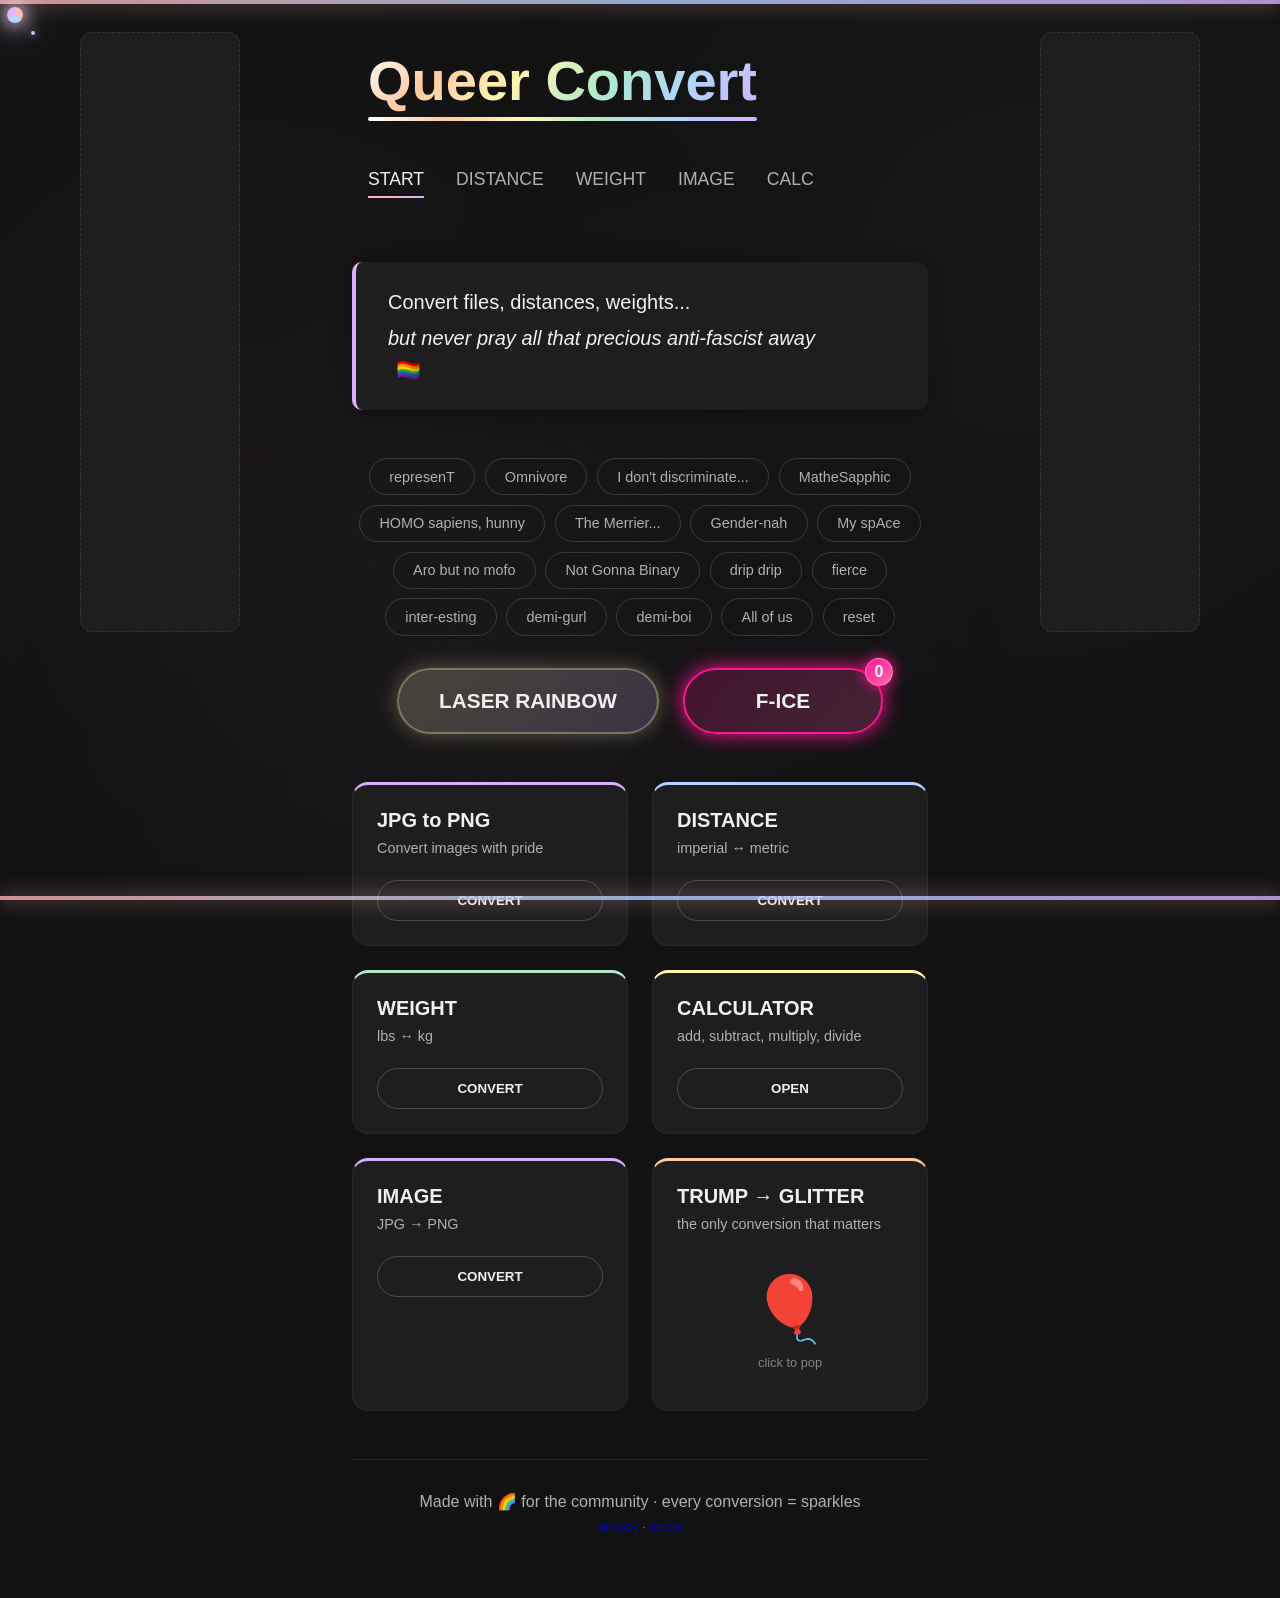
==== commit 367f4651: "Update index.html" ====
--- a/index.html
+++ b/index.html
@@ -276,17 +276,17 @@
             <button class="theme-btn" onclick="setTheme('pan')" data-theme="pan">I don't discriminate...</button>
             <button class="theme-btn" onclick="setTheme('lesbian')" data-theme="lesbian">MatheSapphic</button>
             <button class="theme-btn" onclick="setTheme('gay')" data-theme="gay">HOMO sapiens, hunny</button>
-            <button class="theme-btn" onclick="setTheme('poly')" data-theme="poly">The merrier...</button>
-            <button class="theme-btn" onclick="setTheme('agender')" data-theme="agender">Gender? nah</button>
-            <button class="theme-btn" onclick="setTheme('asexual')" data-theme="asexual">Ace</button>
-            <button class="theme-btn" onclick="setTheme('aromantic')" data-theme="aromantic">Aro</button>
-            <button class="theme-btn" onclick="setTheme('nonbinary')" data-theme="nonbinary">NB</button>
-            <button class="theme-btn" onclick="setTheme('genderfluid')" data-theme="genderfluid">fluid</button>
-            <button class="theme-btn" onclick="setTheme('genderqueer')" data-theme="genderqueer">queer</button>
-            <button class="theme-btn" onclick="setTheme('intersex')" data-theme="intersex">intersex</button>
-            <button class="theme-btn" onclick="setTheme('demigirl')" data-theme="demigirl">demi-girl</button>
-            <button class="theme-btn" onclick="setTheme('demiboy')" data-theme="demiboy">demi-boy</button>
-            <button class="theme-btn" onclick="setTheme('queer')" data-theme="queer">Queer (obviously)</button>
+            <button class="theme-btn" onclick="setTheme('poly')" data-theme="poly">The Merrier...</button>
+            <button class="theme-btn" onclick="setTheme('agender')" data-theme="agender">Gender-nah</button>
+            <button class="theme-btn" onclick="setTheme('asexual')" data-theme="asexual">My spAce</button>
+            <button class="theme-btn" onclick="setTheme('aromantic')" data-theme="aromantic">Aro but no mofo</button>
+            <button class="theme-btn" onclick="setTheme('nonbinary')" data-theme="nonbinary">Not Gonna Binary</button>
+            <button class="theme-btn" onclick="setTheme('genderfluid')" data-theme="genderfluid">drip drip</button>
+            <button class="theme-btn" onclick="setTheme('genderqueer')" data-theme="genderqueer">fierce</button>
+            <button class="theme-btn" onclick="setTheme('intersex')" data-theme="intersex">inter-esting</button>
+            <button class="theme-btn" onclick="setTheme('demigirl')" data-theme="demigirl">demi-gurl</button>
+            <button class="theme-btn" onclick="setTheme('demiboy')" data-theme="demiboy">demi-boi</button>
+            <button class="theme-btn" onclick="setTheme('queer')" data-theme="queer">All of us</button>
             <button class="theme-btn reset" onclick="resetTheme()" data-theme="reset">reset</button>
         </div>
 
--- a/css/main.css
+++ b/css/main.css
@@ -903,3 +903,61 @@
     font-size: 2rem;
     animation: float-sparkle 1.5s ease-out forwards;
 }
+/* ===== RAINBOW BANDS ===== */
+.rainbow-band {
+    position: fixed;
+    pointer-events: none;
+    z-index: 9999;
+    border-radius: 4px;
+    filter: blur(2px);
+    mix-blend-mode: screen;
+    will-change: left, top, transform;
+}
+
+/* ===== SHOCKWAVE ===== */
+.shockwave {
+    position: fixed;
+    pointer-events: none;
+    z-index: 9999;
+    border-radius: 50%;
+    will-change: width, height, opacity;
+}
+
+/* ===== ICE EFFECTS ===== */
+.ice-effect {
+    position: fixed;
+    pointer-events: none;
+    z-index: 9998;
+    will-change: transform, opacity;
+}
+
+/* ===== DISCO MODE ULTRA ===== */
+body.ultra-disco {
+    animation: ultra-disco-bg 0.2s infinite alternate;
+}
+
+@keyframes ultra-disco-bg {
+    0% { background: #ff0000; }
+    10% { background: #ff6600; }
+    20% { background: #ffcc00; }
+    30% { background: #33ff00; }
+    40% { background: #00ffcc; }
+    50% { background: #0066ff; }
+    60% { background: #3300ff; }
+    70% { background: #9900ff; }
+    80% { background: #ff00cc; }
+    90% { background: #ff0066; }
+    100% { background: #ff0000; }
+}
+
+body.ultra-disco .tool-card {
+    animation: ultra-disco-card 0.2s infinite alternate;
+}
+
+@keyframes ultra-disco-card {
+    0% { border-color: #ff0000; box-shadow: 0 0 50px #ff0000; transform: scale(1); }
+    25% { border-color: #ffff00; box-shadow: 0 0 50px #ffff00; }
+    50% { border-color: #00ff00; box-shadow: 0 0 50px #00ff00; transform: scale(1.02); }
+    75% { border-color: #00ffff; box-shadow: 0 0 50px #00ffff; }
+    100% { border-color: #ff00ff; box-shadow: 0 0 50px #ff00ff; transform: scale(1); }
+}
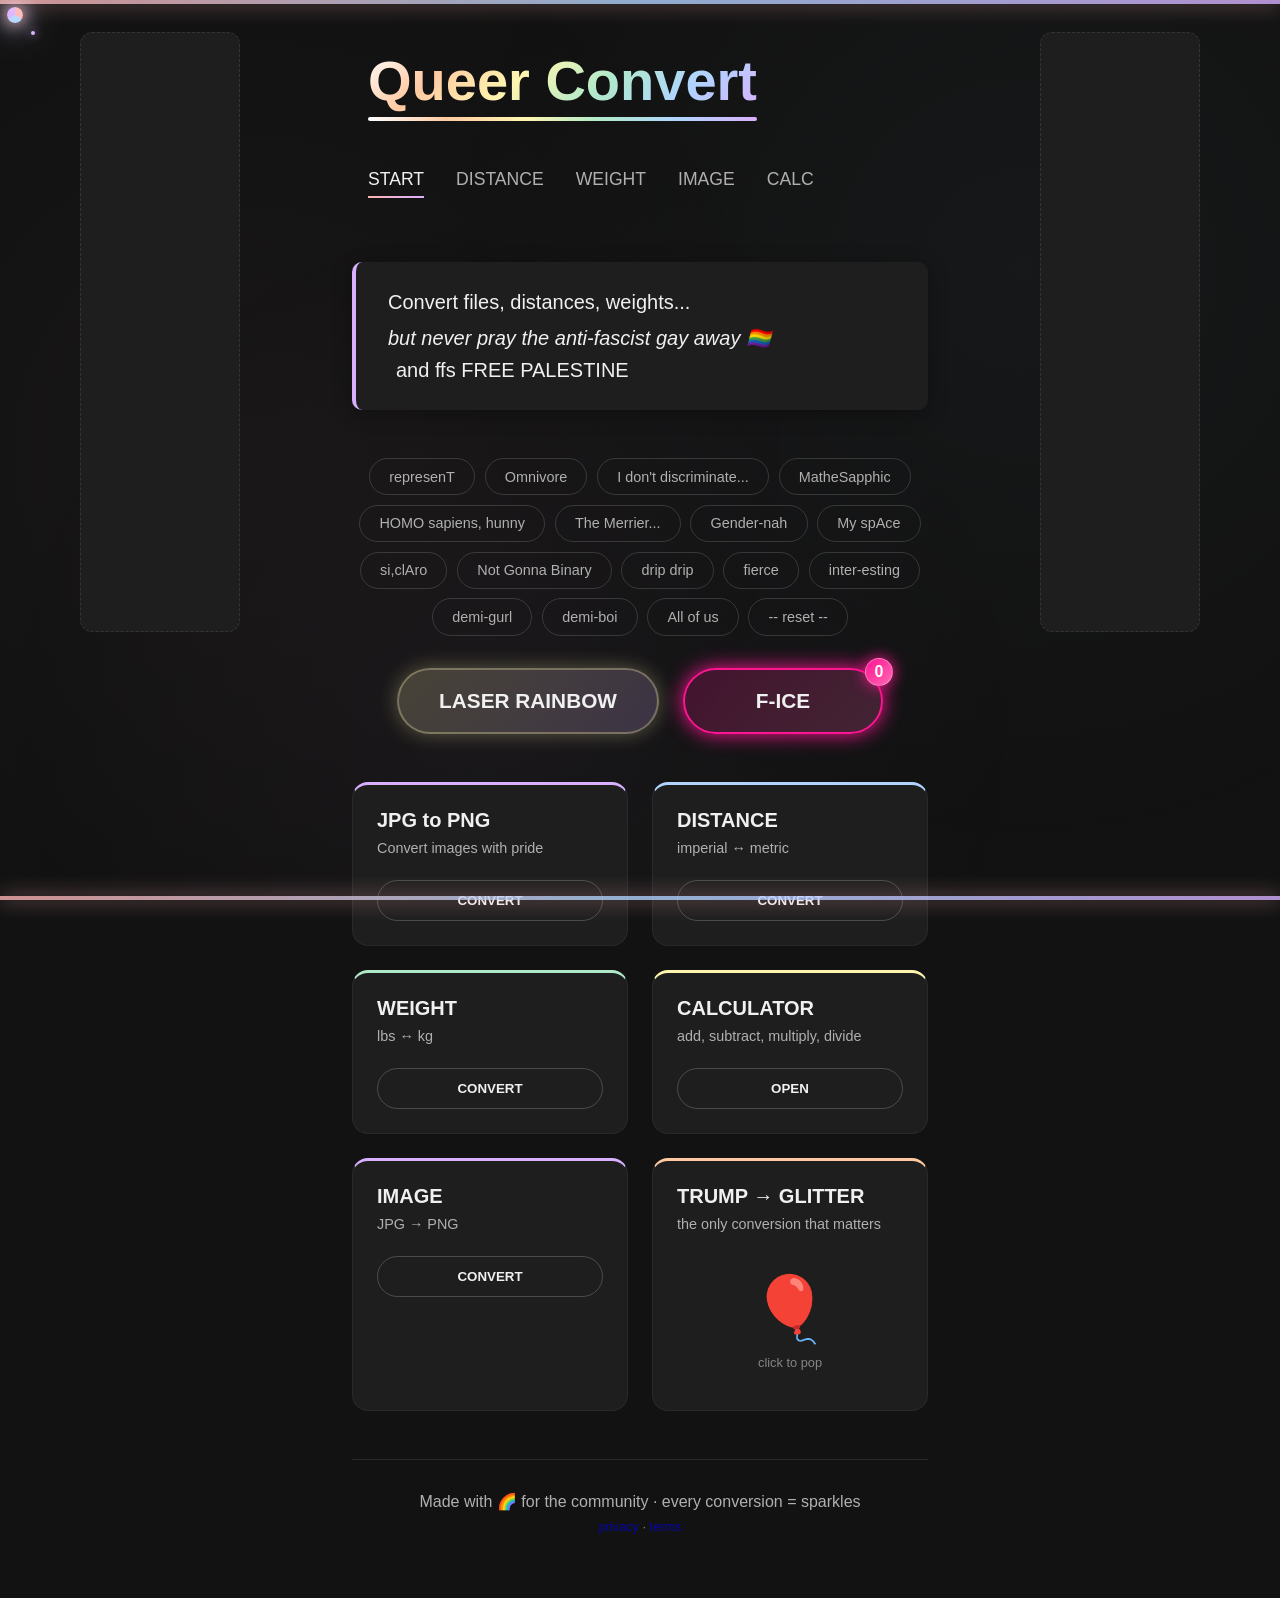
==== commit 4f0207f5: "Update index.html" ====
--- a/index.html
+++ b/index.html
@@ -264,8 +264,8 @@
         <div class="slogan-container">
             <p class="slogan">
                 Convert files, distances, weights...
-                <span class="slogan-break">but never pray all that precious anti-fascist away</span>
-                <span class="slogan-highlight">🏳️‍🌈</span>
+                <span class="slogan-break">but never pray the anti-fascist gay away 🏳️‍🌈</span>
+                <span class="slogan-highlight">and ffs FREE PALESTINE</span>
             </p>
         </div>
 
@@ -279,7 +279,7 @@
             <button class="theme-btn" onclick="setTheme('poly')" data-theme="poly">The Merrier...</button>
             <button class="theme-btn" onclick="setTheme('agender')" data-theme="agender">Gender-nah</button>
             <button class="theme-btn" onclick="setTheme('asexual')" data-theme="asexual">My spAce</button>
-            <button class="theme-btn" onclick="setTheme('aromantic')" data-theme="aromantic">Aro but no mofo</button>
+            <button class="theme-btn" onclick="setTheme('aromantic')" data-theme="aromantic">si,clAro</button>
             <button class="theme-btn" onclick="setTheme('nonbinary')" data-theme="nonbinary">Not Gonna Binary</button>
             <button class="theme-btn" onclick="setTheme('genderfluid')" data-theme="genderfluid">drip drip</button>
             <button class="theme-btn" onclick="setTheme('genderqueer')" data-theme="genderqueer">fierce</button>
@@ -287,7 +287,7 @@
             <button class="theme-btn" onclick="setTheme('demigirl')" data-theme="demigirl">demi-gurl</button>
             <button class="theme-btn" onclick="setTheme('demiboy')" data-theme="demiboy">demi-boi</button>
             <button class="theme-btn" onclick="setTheme('queer')" data-theme="queer">All of us</button>
-            <button class="theme-btn reset" onclick="resetTheme()" data-theme="reset">reset</button>
+            <button class="theme-btn reset" onclick="resetTheme()" data-theme="reset">-- reset --</button>
         </div>
 
         <!-- FABULOUS BUTTONS - F-ICE i BRIGHT PINK -->
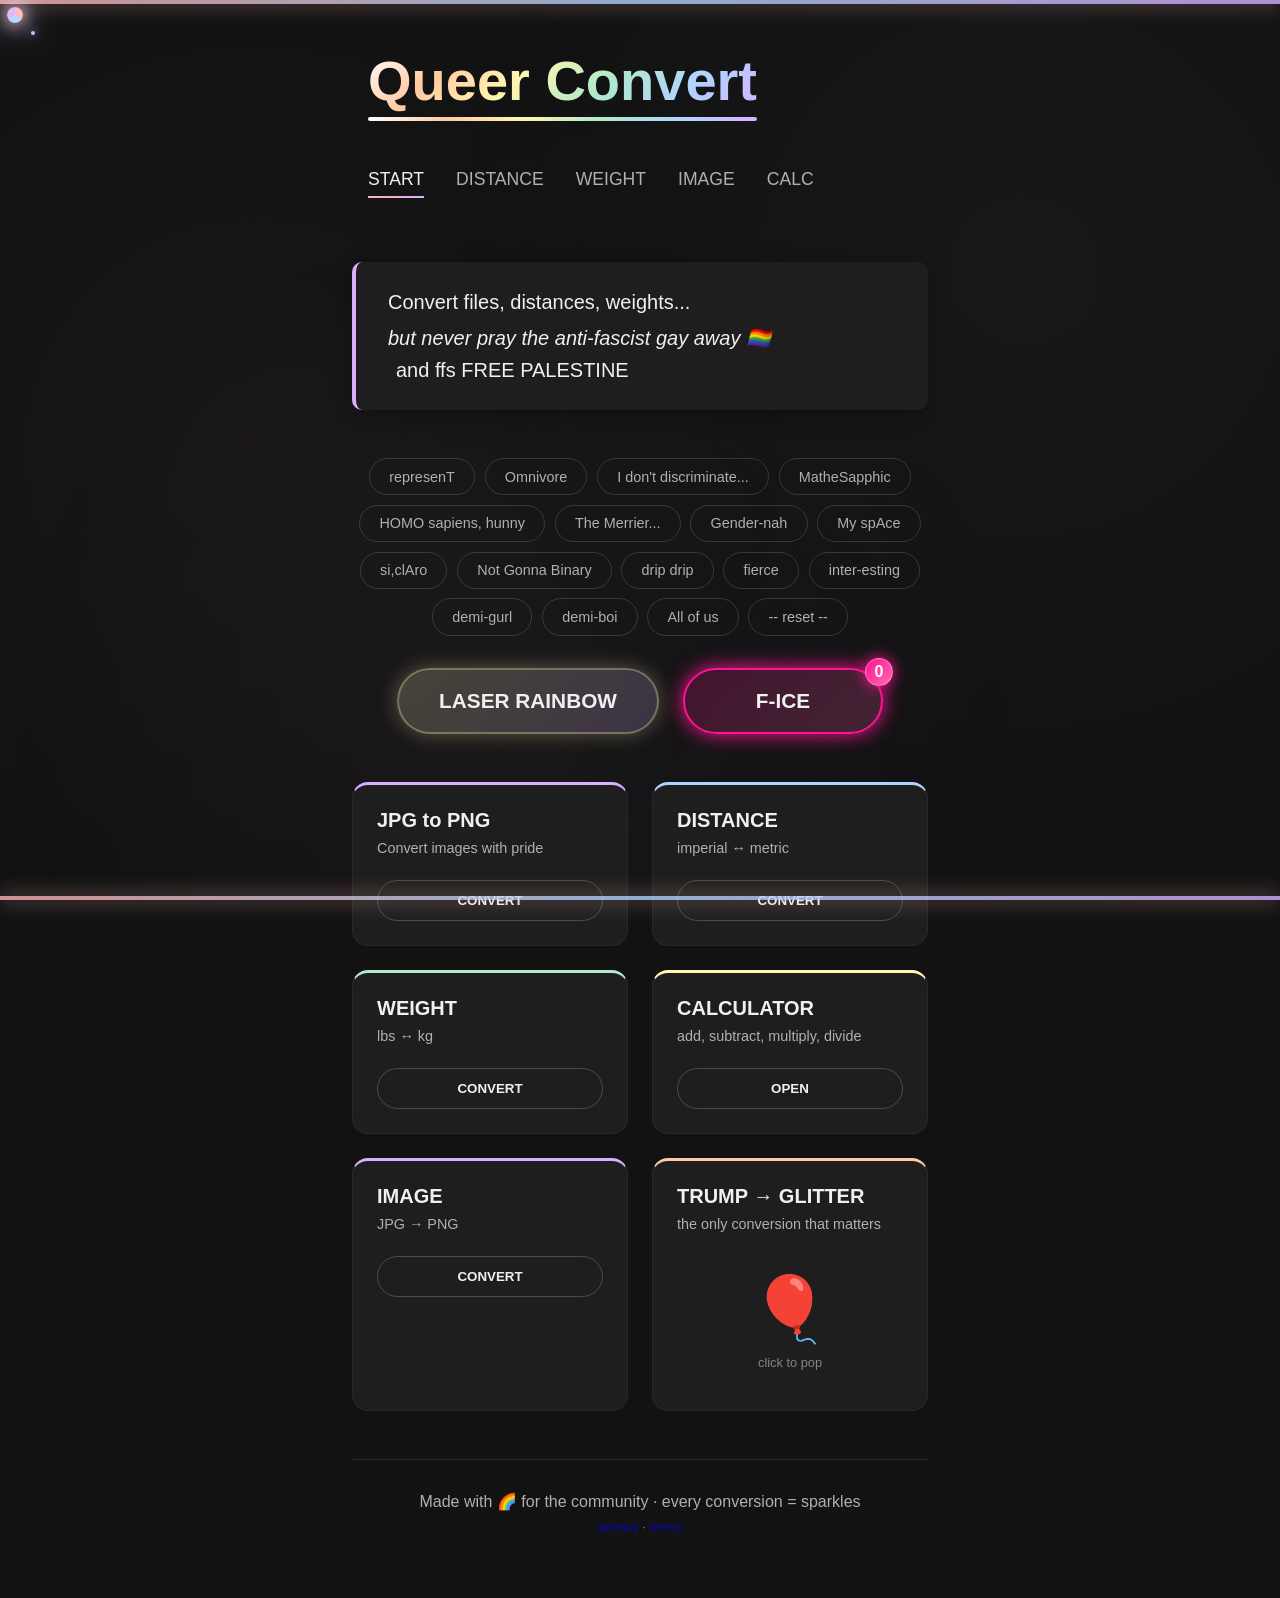
==== commit 5c2397a6: "Update index.html" ====
--- a/index.html
+++ b/index.html
@@ -236,9 +236,7 @@
 <body>
     <!-- Left Ad Column -->
     <div class="ad-column left">
-        <div class="ad-placeholder" data-ad="left">
             <!-- AdSense will go here -->
-        </div>
     </div>
 
     <!-- Main Content -->
@@ -374,9 +372,7 @@
 
     <!-- Right Ad Column -->
     <div class="ad-column right">
-        <div class="ad-placeholder" data-ad="right">
             <!-- AdSense will go here -->
-        </div>
     </div>
 
     <!-- Theme ribbons -->
--- a/css/main.css
+++ b/css/main.css
@@ -318,14 +318,7 @@
 }
 
 .ad-placeholder {
-    position: sticky;
-    top: 2rem;
-    margin: 2rem auto;
-    width: 160px;
-    height: 600px;
-    background: var(--bg-secondary);
-    border-radius: 12px;
-    border: 1px dashed rgba(255, 255, 255, 0.1);
+
 }
 
 /* ===== MAIN CONTENT ===== */
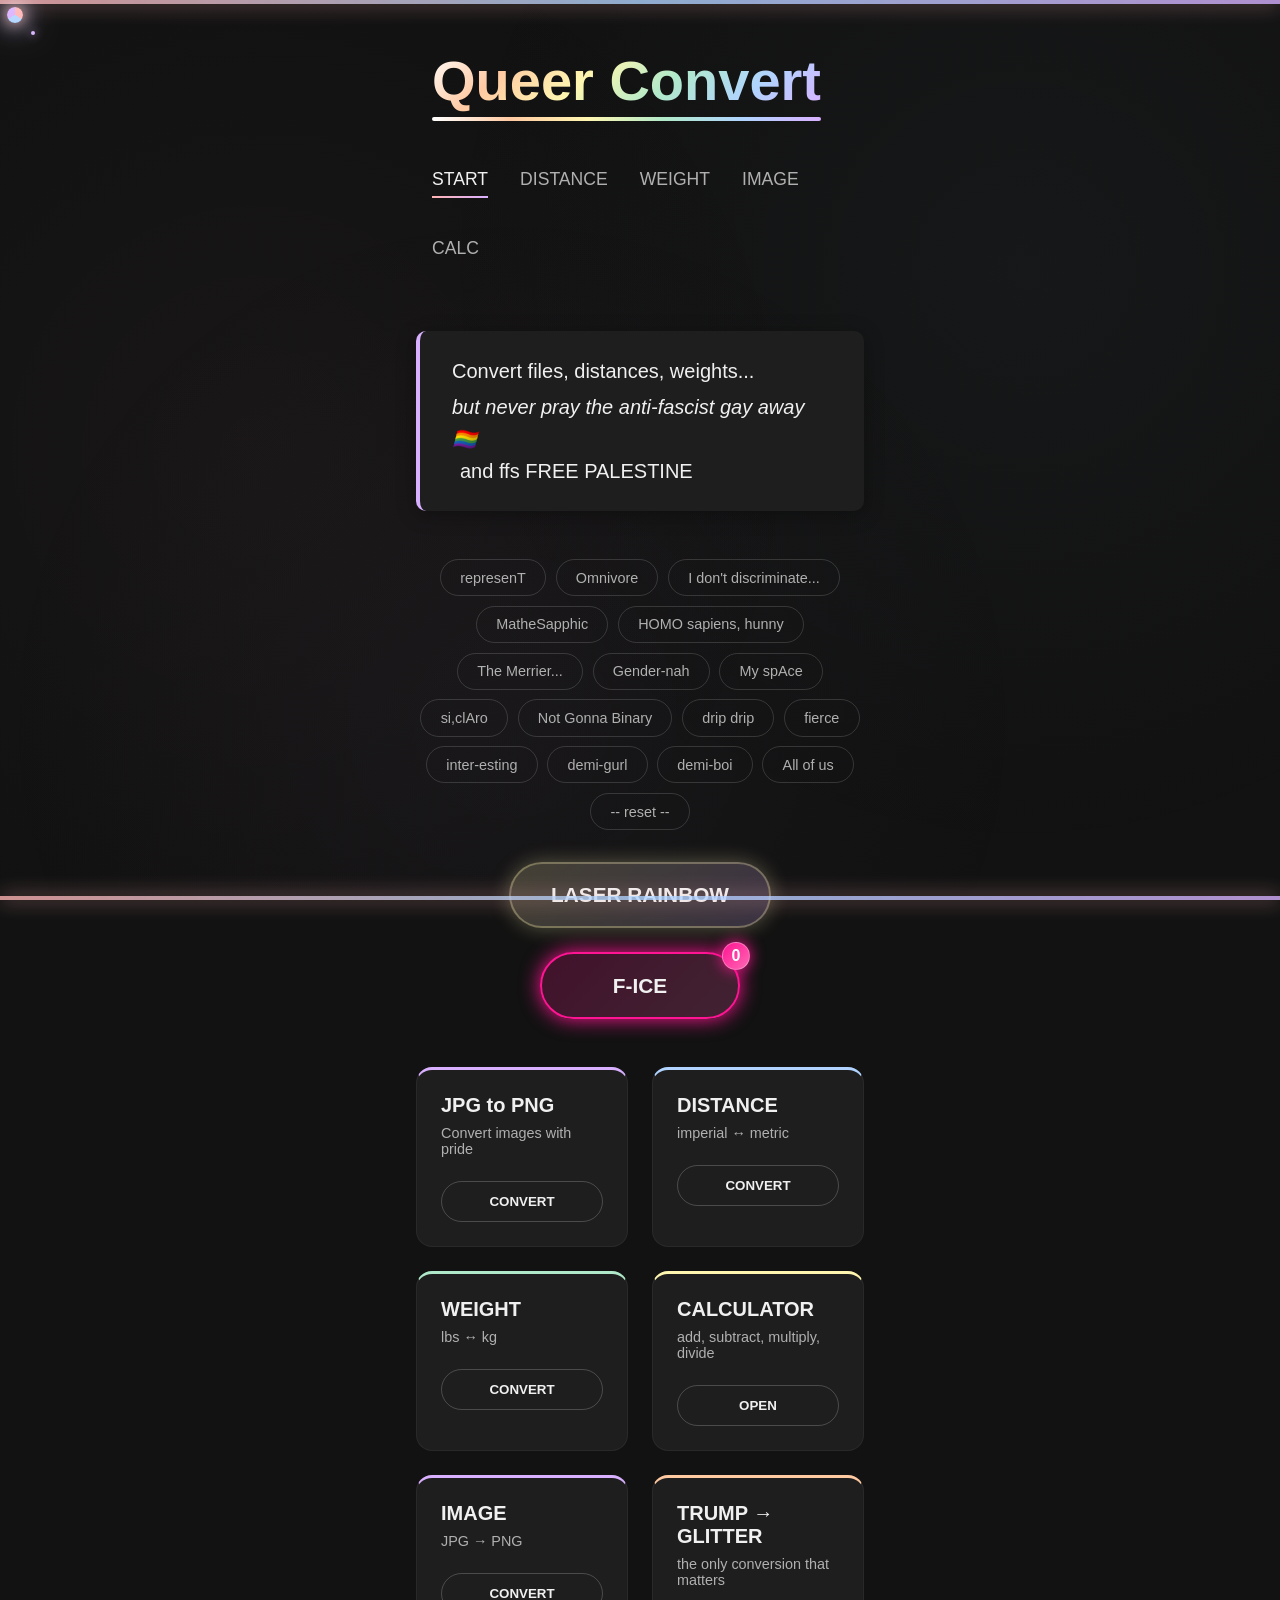
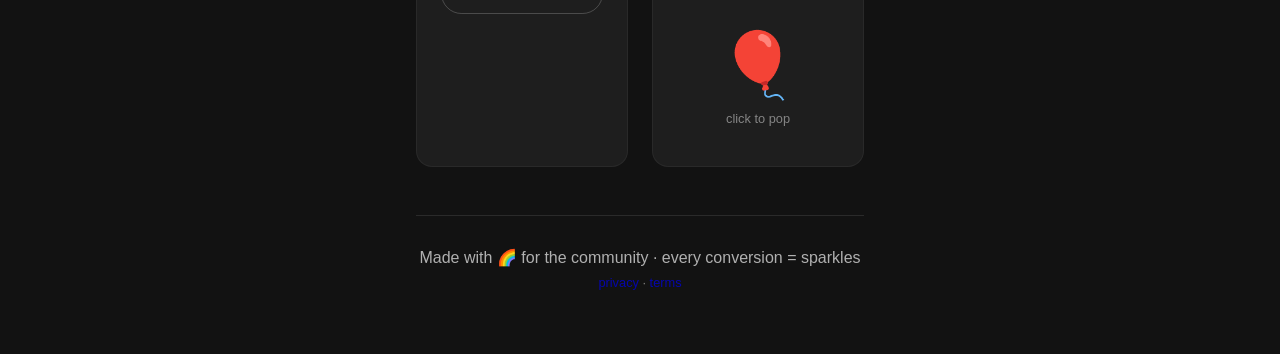
==== commit 1b70f4db: "Update index.html" ====
--- a/index.html
+++ b/index.html
@@ -16,7 +16,7 @@
     <meta property="og:url" content="https://trinka.space/queer-convert/">
     
     <!-- Google AdSense -->
-    <script async src="https://pagead2.googlesyndication.com/pagead/js/adsbygoogle.js?client=ca-pub-9636510656133349"
+    <script async src="6032661605524448"
             crossorigin="anonymous"></script>
     
     <!-- CSS -->
--- a/css/main.css
+++ b/css/main.css
@@ -311,19 +311,15 @@
 
 /* ===== AD COLUMNS ===== */
 .ad-column {
-    width: 25vw;
+    width: 30vw;
     min-height: 100vh;
     position: relative;
     z-index: 1;
 }
 
-.ad-placeholder {
-
-}
-
 /* ===== MAIN CONTENT ===== */
 .main-content {
-    width: 50vw;
+    width: 40vw;
     min-height: 100vh;
     padding: 2rem;
     position: relative;
